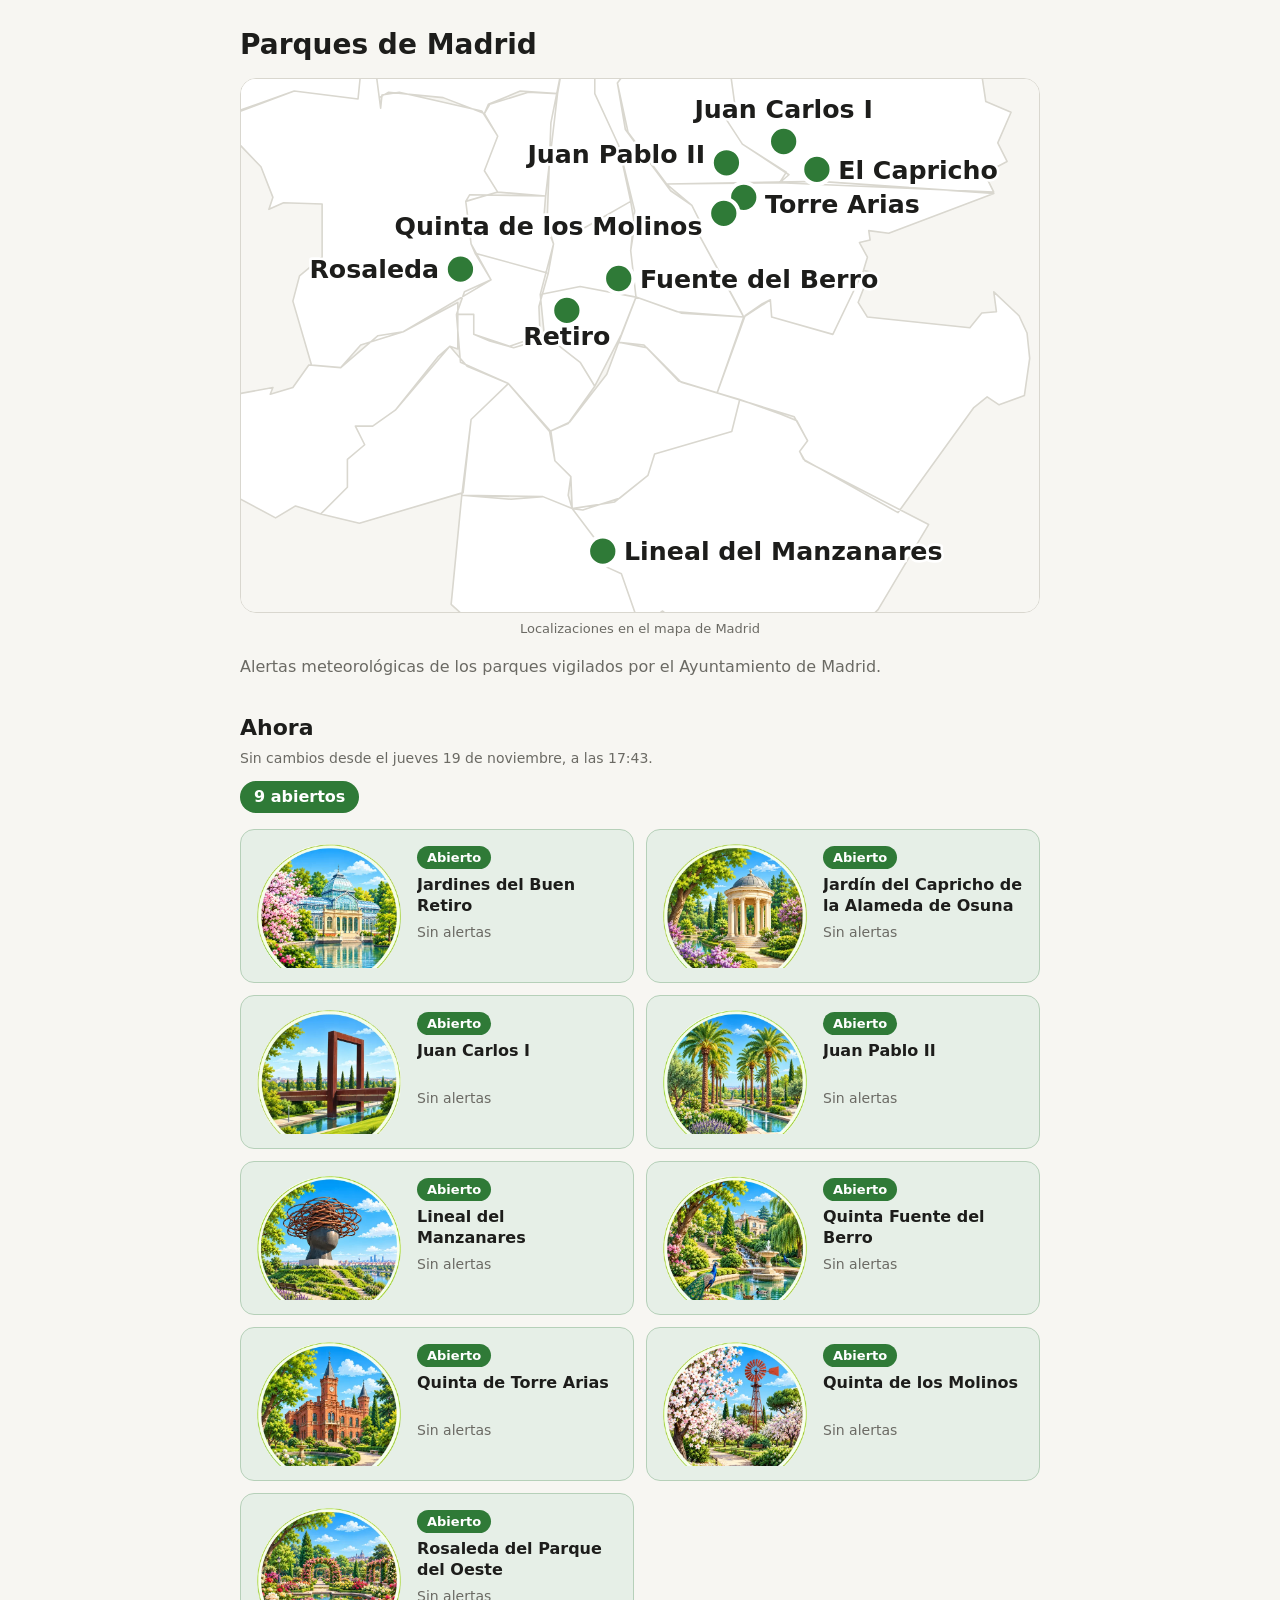
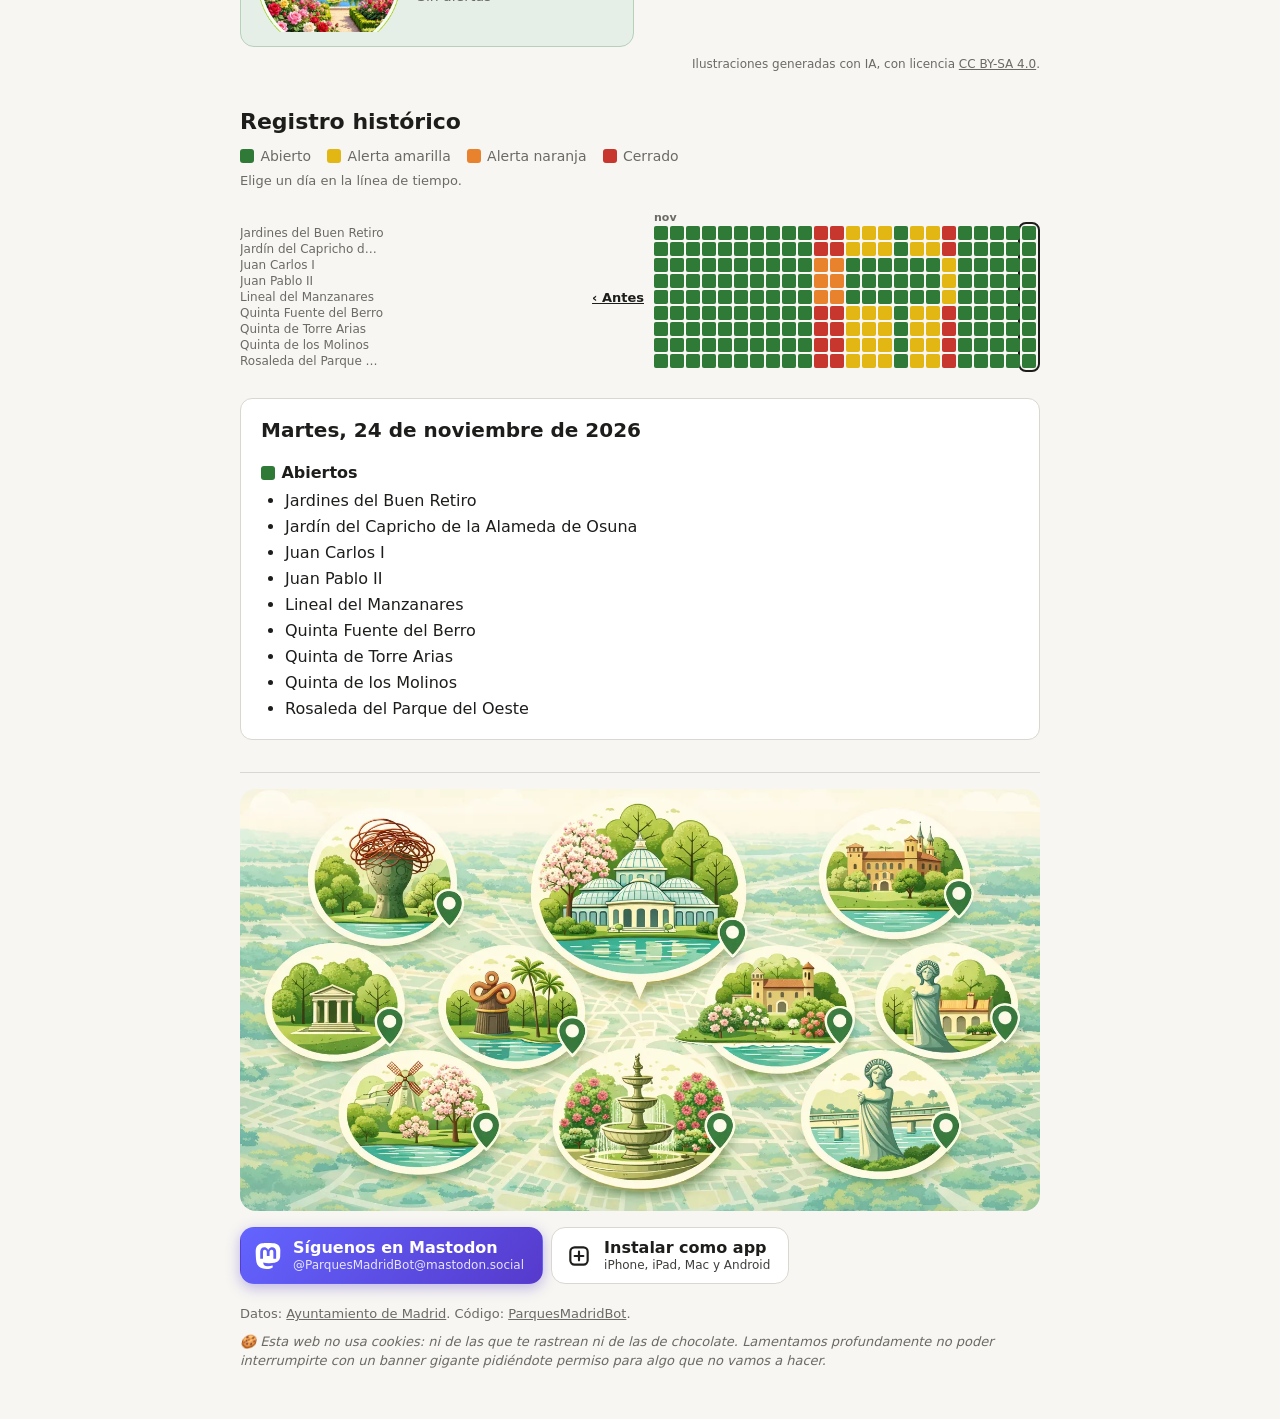
==== website/index.html @ 2651153f "Update park state 2026-11-24T04:13:06Z" ====
<!doctype html>
<html lang="es">
<head>
<meta charset="utf-8">
<meta name="viewport" content="width=device-width, initial-scale=1, viewport-fit=cover">
<title>Parques de Madrid</title>
<meta name="description" content="Estado de las alertas meteorológicas de los parques de Madrid, día a día.">
<meta name="theme-color" content="#f7f6f2" media="(prefers-color-scheme: light)">
<meta name="theme-color" content="#161614" media="(prefers-color-scheme: dark)">
<meta name="apple-mobile-web-app-title" content="Parques">
<meta name="mobile-web-app-capable" content="yes">
<link rel="me" href="https://mastodon.social/@ParquesMadridBot">
<link rel="manifest" href="manifest.webmanifest">
<link rel="apple-touch-icon" href="apple-touch-icon.png">
<link rel="icon" href="icon-192.png" type="image/png">
<link rel="stylesheet" href="style.css">
<style>
body:has(#d-2026-11-24:checked) #p-2026-11-24{display:block}
body:has(#d-2026-11-23:checked) #p-2026-11-23{display:block}
body:has(#d-2026-11-22:checked) #p-2026-11-22{display:block}
body:has(#d-2026-11-21:checked) #p-2026-11-21{display:block}
body:has(#d-2026-11-20:checked) #p-2026-11-20{display:block}
body:has(#d-2026-11-19:checked) #p-2026-11-19{display:block}
body:has(#d-2026-11-18:checked) #p-2026-11-18{display:block}
body:has(#d-2026-11-17:checked) #p-2026-11-17{display:block}
body:has(#d-2026-11-16:checked) #p-2026-11-16{display:block}
body:has(#d-2026-11-15:checked) #p-2026-11-15{display:block}
body:has(#d-2026-11-14:checked) #p-2026-11-14{display:block}
body:has(#d-2026-11-13:checked) #p-2026-11-13{display:block}
body:has(#d-2026-11-12:checked) #p-2026-11-12{display:block}
body:has(#d-2026-11-11:checked) #p-2026-11-11{display:block}
body:has(#d-2026-11-10:checked) #p-2026-11-10{display:block}
body:has(#d-2026-11-09:checked) #p-2026-11-09{display:block}
body:has(#d-2026-11-08:checked) #p-2026-11-08{display:block}
body:has(#d-2026-11-07:checked) #p-2026-11-07{display:block}
body:has(#d-2026-11-06:checked) #p-2026-11-06{display:block}
body:has(#d-2026-11-05:checked) #p-2026-11-05{display:block}
body:has(#d-2026-11-04:checked) #p-2026-11-04{display:block}
body:has(#d-2026-11-03:checked) #p-2026-11-03{display:block}
body:has(#d-2026-11-02:checked) #p-2026-11-02{display:block}
body:has(#d-2026-11-01:checked) #p-2026-11-01{display:block}
</style>
</head>
<body>
<header>
<h1>Parques de Madrid</h1>
<figure class="map-figure">
<svg class="map" viewBox="0 0 600 401" role="group" aria-label="Mapa de los parques">
<rect class="outside" width="100%" height="100%"/><path class="districts" d="M203 316L166 313L158 395L180 415L184 427L219 431L225 437L254 419L274 423L287 412L300 412L286 372L275 367L274 356L249 323L227 314L203 316ZM406 252L375 241L369 265L311 282L306 298L281 318L249 323L274 356L275 367L286 372L300 412L317 400L357 435L379 439L397 453L425 459L467 454L471 451L455 449L452 441L458 419L479 399L517 335L424 287L420 280L426 272L418 257L406 252ZM170 216L157 201L116 249L99 261L86 261L93 275L80 286L80 307L60 327L89 334L167 311L173 256L201 229L170 216ZM246 313L248 299L236 287L233 265L201 229L173 256L166 313L227 314L249 323L246 313ZM257 324L285 315L306 298L311 282L369 265L375 241L331 228L305 202L284 198L275 222L247 258L232 265L236 287L248 299L249 323L257 324ZM163 184L163 168L122 190L103 193L75 217L51 215L39 232L22 237L24 232L-9 238L-43 225L-72 226L-22 316L-15 308L26 330L41 321L60 327L80 307L80 286L93 275L86 261L99 261L116 249L148 209L157 201L163 203L163 184ZM202 201L175 192L175 177L162 177L165 213L201 229L232 265L246 259L266 231L255 213L228 192L202 201ZM471 179L464 168L473 145L468 144L445 192L399 179L398 166L392 169L379 178L358 236L416 254L426 272L420 280L423 286L494 326L551 247L561 239L570 245L589 238L593 210L591 191L585 178L566 160L568 175L557 176L548 187L471 179ZM331 176L297 164L284 198L303 200L329 227L358 236L378 179L331 176ZM286 192L297 164L255 156L225 162L228 192L255 213L266 231L286 192ZM225 196L224 171L231 146L176 131L188 151L168 160L162 177L175 177L175 192L187 197L205 202L225 196ZM375 173L341 111L346 109L339 95L323 84L289 38L283 3L296 -14L266 -17L266 11L284 50L296 99L293 129L297 164L328 175L378 179L375 173ZM435 77L320 79L339 95L346 109L341 111L378 179L398 166L399 179L445 192L468 144L471 134L465 123L473 121L472 114L487 116L566 86L435 77ZM-2 24L-77 -4L-81 28L-72 38L-61 32L-9 41L15 66L24 89L21 98L32 93L61 94L61 134L44 148L39 167L53 215L75 217L90 200L122 190L188 151L173 124L169 92L193 85L183 69L193 43L181 24L119 10L106 12L105 22L102 -1L90 -5L88 15L40 9L-2 24ZM296 110L293 92L258 112L230 111L235 124L225 162L255 156L297 164L293 129L296 110ZM229 88L172 87L169 92L173 124L176 131L231 146L235 124L228 101L229 88ZM266 -12L266 -17L242 -12L233 33L230 111L258 112L293 92L284 50L266 11L266 -12ZM216 10L187 19L183 26L193 43L183 69L193 85L229 88L238 11L216 10ZM501 -92L480 -95L435 -65L417 -65L417 -19L388 -19L383 -12L367 -12L371 17L370 26L362 26L377 49L410 70L405 78L566 85L559 71L576 62L569 48L579 25L560 17L554 -23L545 -29L544 -45L521 -58L515 -70L517 -92L501 -92ZM311 -92L300 -93L297 -70L267 -29L266 -17L296 -14L283 3L291 40L320 79L405 78L412 72L377 49L362 26L370 26L371 17L367 -12L383 -12L388 -19L417 -19L417 -65L389 -91L351 -82L327 -83L311 -92ZM327 -443L304 -457L291 -447L277 -417L280 -392L237 -356L218 -309L199 -290L167 -288L132 -299L125 -311L46 -342L-7 -334L-1 -354L-20 -365L-27 -360L-13 -337L-30 -325L-58 -323L-79 -314L-91 -316L-116 -304L-142 -316L-160 -310L-176 -297L-176 -280L-187 -257L-176 -237L-179 -229L-155 -220L-133 -157L-113 -128L-115 -120L-108 -110L-114 -94L-111 -88L-78 -77L-83 -59L-72 -45L-70 -27L-77 -4L-0 24L40 9L88 15L90 -5L102 -1L105 22L104 14L111 10L152 14L183 26L186 19L210 9L238 11L242 -12L266 -17L270 -37L297 -71L300 -93L289 -116L282 -119L282 -129L259 -136L275 -156L249 -199L233 -256L230 -252L207 -278L228 -283L287 -316L303 -307L315 -275L368 -264L408 -296L417 -312L410 -328L387 -342L383 -369L373 -381L361 -386L359 -413L344 -439L327 -443Z"/>
<a href="#c-retiro" aria-label="Retiro: abierto"><title>Retiro: abierto</title><circle class="l1" cx="245" cy="174" r="11"/><text x="245" y="200" text-anchor="middle">Retiro</text></a>
<a href="#c-capricho" aria-label="El Capricho: abierto"><title>El Capricho: abierto</title><circle class="l1" cx="433" cy="68" r="11"/><text x="449" y="75" text-anchor="start">El Capricho</text></a>
<a href="#c-juan-carlos-i" aria-label="Juan Carlos I: abierto"><title>Juan Carlos I: abierto</title><circle class="l1" cx="408" cy="47" r="11"/><text x="408" y="29" text-anchor="middle">Juan Carlos I</text></a>
<a href="#c-juan-pablo-ii" aria-label="Juan Pablo II: abierto"><title>Juan Pablo II: abierto</title><circle class="l1" cx="365" cy="63" r="11"/><text x="349" y="63" text-anchor="end">Juan Pablo II</text></a>
<a href="#c-lineal-manzanares" aria-label="Lineal del Manzanares: abierto"><title>Lineal del Manzanares: abierto</title><circle class="l1" cx="272" cy="355" r="11"/><text x="288" y="362" text-anchor="start">Lineal del Manzanares</text></a>
<a href="#c-fuente-del-berro" aria-label="Fuente del Berro: abierto"><title>Fuente del Berro: abierto</title><circle class="l1" cx="284" cy="150" r="11"/><text x="300" y="157" text-anchor="start">Fuente del Berro</text></a>
<a href="#c-torre-arias" aria-label="Torre Arias: abierto"><title>Torre Arias: abierto</title><circle class="l1" cx="378" cy="89" r="11"/><text x="394" y="101" text-anchor="start">Torre Arias</text></a>
<a href="#c-quinta-molinos" aria-label="Quinta de los Molinos: abierto"><title>Quinta de los Molinos: abierto</title><circle class="l1" cx="363" cy="101" r="11"/><text x="347" y="117" text-anchor="end">Quinta de los Molinos</text></a>
<a href="#c-rosaleda" aria-label="Rosaleda: abierto"><title>Rosaleda: abierto</title><circle class="l1" cx="165" cy="143" r="11"/><text x="149" y="150" text-anchor="end">Rosaleda</text></a>
</svg>
<figcaption>Localizaciones en el mapa de Madrid</figcaption>
</figure>
<p>Alertas meteorológicas de los parques vigilados por el Ayuntamiento de Madrid.</p>
</header>
<div id="instalar" popover>
<h2>Instálala como app</h2>
<ol>
<li><b>iPhone y iPad (Safari):</b> pulsa <svg class="inline-icon" viewBox="0 0 24 24" aria-hidden="true" fill="none" stroke="currentColor" stroke-width="2" stroke-linecap="round" stroke-linejoin="round"><path d="M12 3v12M8 7l4-4 4 4"/><path d="M8 10H6.5A1.5 1.5 0 0 0 5 11.5v8A1.5 1.5 0 0 0 6.5 21h11a1.5 1.5 0 0 0 1.5-1.5v-8A1.5 1.5 0 0 0 17.5 10H16"/></svg> <b>Compartir</b> y luego <b>Añadir a pantalla de inicio</b>.</li>
<li><b>Mac (Safari):</b> menú <b>Archivo → Añadir al Dock</b>.</li>
<li><b>Android (Chrome):</b> menú ⋮ → <b>Instalar aplicación</b>.</li>
</ol>
<p>Sin tienda, sin cuenta y sin permisos: es esta misma web, a pantalla completa y con su icono.</p>
<button class="btn install" popovertarget="instalar" popovertargetaction="hide">Entendido</button>
</div>
<section class="now" aria-labelledby="now-title">
<h2 id="now-title">Ahora</h2>
<p class="note">Sin cambios desde el jueves 19 de noviembre, a las 17:43.</p>
<p class="summary"><span class="chip l1">9 abiertos</span></p>
<ul class="cards">
<li class="card l1"><img class="photo" src="parks/retiro.webp" alt="" width="144" height="125"><div class="text"><span class="chip l1">Abierto</span><span class="name" id="c-retiro" title="Jardines del Buen Retiro">Jardines del Buen Retiro</span><span class="when"><span>Sin alertas</span></span></div></li>
<li class="card l1"><img class="photo" src="parks/capricho.webp" alt="" width="144" height="125"><div class="text"><span class="chip l1">Abierto</span><span class="name" id="c-capricho" title="Jardín del Capricho de la Alameda de Osuna">Jardín del Capricho de la Alameda de Osuna</span><span class="when"><span>Sin alertas</span></span></div></li>
<li class="card l1"><img class="photo" src="parks/juan-carlos-i.webp" alt="" width="144" height="125"><div class="text"><span class="chip l1">Abierto</span><span class="name" id="c-juan-carlos-i" title="Juan Carlos I">Juan Carlos I</span><span class="when"><span>Sin alertas</span></span></div></li>
<li class="card l1"><img class="photo" src="parks/juan-pablo-ii.webp" alt="" width="144" height="125"><div class="text"><span class="chip l1">Abierto</span><span class="name" id="c-juan-pablo-ii" title="Juan Pablo II">Juan Pablo II</span><span class="when"><span>Sin alertas</span></span></div></li>
<li class="card l1"><img class="photo" src="parks/lineal-manzanares.webp" alt="" width="144" height="125"><div class="text"><span class="chip l1">Abierto</span><span class="name" id="c-lineal-manzanares" title="Lineal del Manzanares">Lineal del Manzanares</span><span class="when"><span>Sin alertas</span></span></div></li>
<li class="card l1"><img class="photo" src="parks/fuente-del-berro.webp" alt="" width="144" height="125"><div class="text"><span class="chip l1">Abierto</span><span class="name" id="c-fuente-del-berro" title="Quinta Fuente del Berro">Quinta Fuente del Berro</span><span class="when"><span>Sin alertas</span></span></div></li>
<li class="card l1"><img class="photo" src="parks/torre-arias.webp" alt="" width="144" height="125"><div class="text"><span class="chip l1">Abierto</span><span class="name" id="c-torre-arias" title="Quinta de Torre Arias">Quinta de Torre Arias</span><span class="when"><span>Sin alertas</span></span></div></li>
<li class="card l1"><img class="photo" src="parks/quinta-molinos.webp" alt="" width="144" height="125"><div class="text"><span class="chip l1">Abierto</span><span class="name" id="c-quinta-molinos" title="Quinta de los Molinos">Quinta de los Molinos</span><span class="when"><span>Sin alertas</span></span></div></li>
<li class="card l1"><img class="photo" src="parks/rosaleda.webp" alt="" width="144" height="125"><div class="text"><span class="chip l1">Abierto</span><span class="name" id="c-rosaleda" title="Rosaleda del Parque del Oeste">Rosaleda del Parque del Oeste</span><span class="when"><span>Sin alertas</span></span></div></li>
</ul>
<p class="credit">Ilustraciones generadas con IA, con licencia <a href="https://github.com/kikeenrique/ParquesMadridBot/blob/main/resources/parks/LICENSE.md" rel="license">CC BY-SA 4.0</a>.</p>
</section>
<section class="history" aria-labelledby="history-title">
<h2 id="history-title">Registro histórico</h2>
<p class="legend"><span><i class="l1"></i>Abierto</span><span><i class="l3"></i>Alerta amarilla</span><span><i class="l4"></i>Alerta naranja</span><span><i class="l5"></i>Cerrado</span></p>
<p class="hint">Elige un día en la línea de tiempo.</p>
</section>
<main class="viewer">
<ol class="names" aria-hidden="true"><li>Jardines del Buen Retiro</li><li>Jardín del Capricho de la Alameda de Osuna</li><li>Juan Carlos I</li><li>Juan Pablo II</li><li>Lineal del Manzanares</li><li>Quinta Fuente del Berro</li><li>Quinta de Torre Arias</li><li>Quinta de los Molinos</li><li>Rosaleda del Parque del Oeste</li></ol>
<div class="timeline" role="radiogroup" aria-label="Día">
<input type="radio" name="dia" id="d-2026-11-24" checked><label for="d-2026-11-24" title="martes, 24 de noviembre de 2026"><span class="vh">24 nov</span><i></i><i></i><i></i><i></i><i></i><i></i><i></i><i></i><i></i></label>
<input type="radio" name="dia" id="d-2026-11-23"><label for="d-2026-11-23" title="lunes, 23 de noviembre de 2026"><span class="vh">23 nov</span><i></i><i></i><i></i><i></i><i></i><i></i><i></i><i></i><i></i></label>
<input type="radio" name="dia" id="d-2026-11-22"><label for="d-2026-11-22" title="domingo, 22 de noviembre de 2026"><span class="vh">22 nov</span><i></i><i></i><i></i><i></i><i></i><i></i><i></i><i></i><i></i></label>
<input type="radio" name="dia" id="d-2026-11-21"><label for="d-2026-11-21" title="sábado, 21 de noviembre de 2026"><span class="vh">21 nov</span><i></i><i></i><i></i><i></i><i></i><i></i><i></i><i></i><i></i></label>
<input type="radio" name="dia" id="d-2026-11-20"><label for="d-2026-11-20" title="viernes, 20 de noviembre de 2026"><span class="vh">20 nov</span><i></i><i></i><i></i><i></i><i></i><i></i><i></i><i></i><i></i></label>
<input type="radio" name="dia" id="d-2026-11-19"><label for="d-2026-11-19" title="jueves, 19 de noviembre de 2026"><span class="vh">19 nov</span><i class="l5"></i><i class="l5"></i><i class="l3"></i><i class="l3"></i><i class="l3"></i><i class="l5"></i><i class="l5"></i><i class="l5"></i><i class="l5"></i></label>
<input type="radio" name="dia" id="d-2026-11-18"><label for="d-2026-11-18" title="miércoles, 18 de noviembre de 2026"><span class="vh">18 nov</span><i class="l3"></i><i class="l3"></i><i></i><i></i><i></i><i class="l3"></i><i class="l3"></i><i class="l3"></i><i class="l3"></i></label>
<input type="radio" name="dia" id="d-2026-11-17"><label for="d-2026-11-17" title="martes, 17 de noviembre de 2026"><span class="vh">17 nov</span><i class="l3"></i><i class="l3"></i><i></i><i></i><i></i><i class="l3"></i><i class="l3"></i><i class="l3"></i><i class="l3"></i></label>
<input type="radio" name="dia" id="d-2026-11-16"><label for="d-2026-11-16" title="lunes, 16 de noviembre de 2026"><span class="vh">16 nov</span><i></i><i></i><i></i><i></i><i></i><i></i><i></i><i></i><i></i></label>
<input type="radio" name="dia" id="d-2026-11-15"><label for="d-2026-11-15" title="domingo, 15 de noviembre de 2026"><span class="vh">15 nov</span><i class="l3"></i><i class="l3"></i><i></i><i></i><i></i><i class="l3"></i><i class="l3"></i><i class="l3"></i><i class="l3"></i></label>
<input type="radio" name="dia" id="d-2026-11-14"><label for="d-2026-11-14" title="sábado, 14 de noviembre de 2026"><span class="vh">14 nov</span><i class="l3"></i><i class="l3"></i><i></i><i></i><i></i><i class="l3"></i><i class="l3"></i><i class="l3"></i><i class="l3"></i></label>
<input type="radio" name="dia" id="d-2026-11-13"><label for="d-2026-11-13" title="viernes, 13 de noviembre de 2026"><span class="vh">13 nov</span><i class="l3"></i><i class="l3"></i><i></i><i></i><i></i><i class="l3"></i><i class="l3"></i><i class="l3"></i><i class="l3"></i></label>
<input type="radio" name="dia" id="d-2026-11-12"><label for="d-2026-11-12" title="jueves, 12 de noviembre de 2026"><span class="vh">12 nov</span><i class="l5"></i><i class="l5"></i><i class="l4"></i><i class="l4"></i><i class="l4"></i><i class="l5"></i><i class="l5"></i><i class="l5"></i><i class="l5"></i></label>
<input type="radio" name="dia" id="d-2026-11-11"><label for="d-2026-11-11" title="miércoles, 11 de noviembre de 2026"><span class="vh">11 nov</span><i class="l5"></i><i class="l5"></i><i class="l4"></i><i class="l4"></i><i class="l4"></i><i class="l5"></i><i class="l5"></i><i class="l5"></i><i class="l5"></i></label>
<input type="radio" name="dia" id="d-2026-11-10"><label for="d-2026-11-10" title="martes, 10 de noviembre de 2026"><span class="vh">10 nov</span><i></i><i></i><i></i><i></i><i></i><i></i><i></i><i></i><i></i></label>
<input type="radio" name="dia" id="d-2026-11-09"><label for="d-2026-11-09" title="lunes, 9 de noviembre de 2026"><span class="vh">9 nov</span><i></i><i></i><i></i><i></i><i></i><i></i><i></i><i></i><i></i></label>
<input type="radio" name="dia" id="d-2026-11-08"><label for="d-2026-11-08" title="domingo, 8 de noviembre de 2026"><span class="vh">8 nov</span><i></i><i></i><i></i><i></i><i></i><i></i><i></i><i></i><i></i></label>
<input type="radio" name="dia" id="d-2026-11-07"><label for="d-2026-11-07" title="sábado, 7 de noviembre de 2026"><span class="vh">7 nov</span><i></i><i></i><i></i><i></i><i></i><i></i><i></i><i></i><i></i></label>
<input type="radio" name="dia" id="d-2026-11-06"><label for="d-2026-11-06" title="viernes, 6 de noviembre de 2026"><span class="vh">6 nov</span><i></i><i></i><i></i><i></i><i></i><i></i><i></i><i></i><i></i></label>
<input type="radio" name="dia" id="d-2026-11-05"><label for="d-2026-11-05" title="jueves, 5 de noviembre de 2026"><span class="vh">5 nov</span><i></i><i></i><i></i><i></i><i></i><i></i><i></i><i></i><i></i></label>
<input type="radio" name="dia" id="d-2026-11-04"><label for="d-2026-11-04" title="miércoles, 4 de noviembre de 2026"><span class="vh">4 nov</span><i></i><i></i><i></i><i></i><i></i><i></i><i></i><i></i><i></i></label>
<input type="radio" name="dia" id="d-2026-11-03"><label for="d-2026-11-03" title="martes, 3 de noviembre de 2026"><span class="vh">3 nov</span><i></i><i></i><i></i><i></i><i></i><i></i><i></i><i></i><i></i></label>
<input type="radio" name="dia" id="d-2026-11-02"><label for="d-2026-11-02" title="lunes, 2 de noviembre de 2026"><span class="vh">2 nov</span><i></i><i></i><i></i><i></i><i></i><i></i><i></i><i></i><i></i></label>
<input type="radio" name="dia" id="d-2026-11-01"><label for="d-2026-11-01" title="domingo, 1 de noviembre de 2026"><b>nov</b><span class="vh">1 nov</span><i></i><i></i><i></i><i></i><i></i><i></i><i></i><i></i><i></i></label>
<a class="more" href="historico/2026-2.html" title="julio–octubre de 2026">‹ Antes</a>
</div>
</main>
<section class="day panel" id="p-2026-11-24">
<h2>Martes, 24 de noviembre de 2026</h2>

<h3><i class="l1"></i>Abiertos</h3><ul><li>Jardines del Buen Retiro</li><li>Jardín del Capricho de la Alameda de Osuna</li><li>Juan Carlos I</li><li>Juan Pablo II</li><li>Lineal del Manzanares</li><li>Quinta Fuente del Berro</li><li>Quinta de Torre Arias</li><li>Quinta de los Molinos</li><li>Rosaleda del Parque del Oeste</li></ul>
</section>
<section class="day panel" id="p-2026-11-23">
<h2>Lunes, 23 de noviembre de 2026</h2>
<p class="note">Estado al final del día.</p>
<h3><i class="l1"></i>Abiertos</h3><ul><li>Jardines del Buen Retiro</li><li>Jardín del Capricho de la Alameda de Osuna</li><li>Juan Carlos I</li><li>Juan Pablo II</li><li>Lineal del Manzanares</li><li>Quinta Fuente del Berro</li><li>Quinta de Torre Arias</li><li>Quinta de los Molinos</li><li>Rosaleda del Parque del Oeste</li></ul>
</section>
<section class="day panel" id="p-2026-11-22">
<h2>Domingo, 22 de noviembre de 2026</h2>
<p class="note">Estado al final del día.</p>
<h3><i class="l1"></i>Abiertos</h3><ul><li>Jardines del Buen Retiro</li><li>Jardín del Capricho de la Alameda de Osuna</li><li>Juan Carlos I</li><li>Juan Pablo II</li><li>Lineal del Manzanares</li><li>Quinta Fuente del Berro</li><li>Quinta de Torre Arias</li><li>Quinta de los Molinos</li><li>Rosaleda del Parque del Oeste</li></ul>
</section>
<section class="day panel" id="p-2026-11-21">
<h2>Sábado, 21 de noviembre de 2026</h2>
<p class="note">Estado al final del día.</p>
<h3><i class="l1"></i>Abiertos</h3><ul><li>Jardines del Buen Retiro</li><li>Jardín del Capricho de la Alameda de Osuna</li><li>Juan Carlos I</li><li>Juan Pablo II</li><li>Lineal del Manzanares</li><li>Quinta Fuente del Berro</li><li>Quinta de Torre Arias</li><li>Quinta de los Molinos</li><li>Rosaleda del Parque del Oeste</li></ul>
</section>
<section class="day panel" id="p-2026-11-20">
<h2>Viernes, 20 de noviembre de 2026</h2>
<p class="note">Estado al final del día.</p>
<h3><i class="l1"></i>Abiertos</h3><ul><li>Jardines del Buen Retiro</li><li>Jardín del Capricho de la Alameda de Osuna</li><li>Juan Carlos I</li><li>Juan Pablo II</li><li>Lineal del Manzanares</li><li>Quinta Fuente del Berro</li><li>Quinta de Torre Arias</li><li>Quinta de los Molinos</li><li>Rosaleda del Parque del Oeste</li></ul>
</section>
<section class="day panel" id="p-2026-11-19">
<h2>Jueves, 19 de noviembre de 2026</h2>
<p class="note">Estado al final del día.</p>
<h3><i class="l1"></i>Abiertos</h3><ul><li>Jardines del Buen Retiro<br><small>abierto → cerrado (00:59) → abierto (17:43)</small></li><li>Jardín del Capricho de la Alameda de Osuna<br><small>abierto → cerrado (00:59) → abierto (17:43)</small></li><li>Juan Carlos I<br><small>abierto → alerta amarilla (00:59) → abierto (08:10)</small></li><li>Juan Pablo II<br><small>abierto → alerta amarilla (00:59) → abierto (08:10)</small></li><li>Lineal del Manzanares<br><small>abierto → alerta amarilla (00:59) → abierto (08:10)</small></li><li>Quinta Fuente del Berro<br><small>abierto → cerrado (00:59) → abierto (17:43)</small></li><li>Quinta de Torre Arias<br><small>abierto → cerrado (00:59) → abierto (17:43)</small></li><li>Quinta de los Molinos<br><small>abierto → cerrado (00:59) → abierto (17:43)</small></li><li>Rosaleda del Parque del Oeste<br><small>abierto → cerrado (00:59) → abierto (17:43)</small></li></ul>
</section>
<section class="day panel" id="p-2026-11-18">
<h2>Miércoles, 18 de noviembre de 2026</h2>
<p class="note">Estado al final del día.</p>
<h3><i class="l1"></i>Abiertos</h3><ul><li>Jardines del Buen Retiro<br><small>alerta amarilla → abierto (09:56)</small></li><li>Jardín del Capricho de la Alameda de Osuna<br><small>alerta amarilla → abierto (09:56)</small></li><li>Juan Carlos I</li><li>Juan Pablo II</li><li>Lineal del Manzanares</li><li>Quinta Fuente del Berro<br><small>alerta amarilla → abierto (09:56)</small></li><li>Quinta de Torre Arias<br><small>alerta amarilla → abierto (09:56)</small></li><li>Quinta de los Molinos<br><small>alerta amarilla → abierto (09:56)</small></li><li>Rosaleda del Parque del Oeste<br><small>alerta amarilla → abierto (09:56)</small></li></ul>
</section>
<section class="day panel" id="p-2026-11-17">
<h2>Martes, 17 de noviembre de 2026</h2>
<p class="note">Estado al final del día.</p>
<h3><i class="l1"></i>Abiertos</h3><ul><li>Juan Carlos I</li><li>Juan Pablo II</li><li>Lineal del Manzanares</li></ul>
<h3><i class="l3"></i>Alerta amarilla</h3><ul><li>Jardines del Buen Retiro <span class="horario">15:00–00:00</span><br><small>abierto → alerta amarilla (19:26)</small></li><li>Jardín del Capricho de la Alameda de Osuna <span class="horario">15:00–00:00</span><br><small>abierto → alerta amarilla (19:26)</small></li><li>Quinta Fuente del Berro <span class="horario">15:00–00:00</span><br><small>abierto → alerta amarilla (19:26)</small></li><li>Quinta de Torre Arias <span class="horario">15:00–00:00</span><br><small>abierto → alerta amarilla (19:26)</small></li><li>Quinta de los Molinos <span class="horario">15:00–00:00</span><br><small>abierto → alerta amarilla (19:26)</small></li><li>Rosaleda del Parque del Oeste <span class="horario">15:00–00:00</span><br><small>abierto → alerta amarilla (19:26)</small></li></ul>
</section>
<section class="day panel" id="p-2026-11-16">
<h2>Lunes, 16 de noviembre de 2026</h2>
<p class="note">Estado al final del día.</p>
<h3><i class="l1"></i>Abiertos</h3><ul><li>Jardines del Buen Retiro</li><li>Jardín del Capricho de la Alameda de Osuna</li><li>Juan Carlos I</li><li>Juan Pablo II</li><li>Lineal del Manzanares</li><li>Quinta Fuente del Berro</li><li>Quinta de Torre Arias</li><li>Quinta de los Molinos</li><li>Rosaleda del Parque del Oeste</li></ul>
</section>
<section class="day panel" id="p-2026-11-15">
<h2>Domingo, 15 de noviembre de 2026</h2>
<p class="note">Estado al final del día.</p>
<h3><i class="l1"></i>Abiertos</h3><ul><li>Jardines del Buen Retiro<br><small>abierto → alerta amarilla (15:40) → abierto (21:12)</small></li><li>Jardín del Capricho de la Alameda de Osuna<br><small>abierto → alerta amarilla (15:40) → abierto (21:12)</small></li><li>Juan Carlos I</li><li>Juan Pablo II</li><li>Lineal del Manzanares</li><li>Quinta Fuente del Berro<br><small>abierto → alerta amarilla (15:40) → abierto (21:12)</small></li><li>Quinta de Torre Arias<br><small>abierto → alerta amarilla (15:40) → abierto (21:12)</small></li><li>Quinta de los Molinos<br><small>abierto → alerta amarilla (15:40) → abierto (21:12)</small></li><li>Rosaleda del Parque del Oeste<br><small>abierto → alerta amarilla (15:40) → abierto (21:12)</small></li></ul>
</section>
<section class="day panel" id="p-2026-11-14">
<h2>Sábado, 14 de noviembre de 2026</h2>
<p class="note">Estado al final del día.</p>
<h3><i class="l1"></i>Abiertos</h3><ul><li>Jardines del Buen Retiro<br><small>abierto → alerta amarilla (16:38) → abierto (21:29)</small></li><li>Jardín del Capricho de la Alameda de Osuna<br><small>abierto → alerta amarilla (16:38) → abierto (21:29)</small></li><li>Juan Carlos I</li><li>Juan Pablo II</li><li>Lineal del Manzanares</li><li>Quinta Fuente del Berro<br><small>abierto → alerta amarilla (16:38) → abierto (21:29)</small></li><li>Quinta de Torre Arias<br><small>abierto → alerta amarilla (16:38) → abierto (21:29)</small></li><li>Quinta de los Molinos<br><small>abierto → alerta amarilla (16:38) → abierto (21:29)</small></li><li>Rosaleda del Parque del Oeste<br><small>abierto → alerta amarilla (16:38) → abierto (21:29)</small></li></ul>
</section>
<section class="day panel" id="p-2026-11-13">
<h2>Viernes, 13 de noviembre de 2026</h2>
<p class="note">Estado al final del día.</p>
<h3><i class="l1"></i>Abiertos</h3><ul><li>Jardines del Buen Retiro<br><small>alerta amarilla → abierto (08:41)</small></li><li>Jardín del Capricho de la Alameda de Osuna<br><small>alerta amarilla → abierto (08:41)</small></li><li>Juan Carlos I</li><li>Juan Pablo II</li><li>Lineal del Manzanares</li><li>Quinta Fuente del Berro<br><small>alerta amarilla → abierto (08:41)</small></li><li>Quinta de Torre Arias<br><small>alerta amarilla → abierto (08:41)</small></li><li>Quinta de los Molinos<br><small>alerta amarilla → abierto (08:41)</small></li><li>Rosaleda del Parque del Oeste<br><small>alerta amarilla → abierto (08:41)</small></li></ul>
</section>
<section class="day panel" id="p-2026-11-12">
<h2>Jueves, 12 de noviembre de 2026</h2>
<p class="note">Estado al final del día.</p>
<h3><i class="l1"></i>Abiertos</h3><ul><li>Juan Carlos I<br><small>alerta naranja → abierto (12:41)</small></li><li>Juan Pablo II<br><small>alerta naranja → abierto (12:41)</small></li><li>Lineal del Manzanares<br><small>alerta naranja → abierto (12:41)</small></li></ul>
<h3><i class="l3"></i>Alerta amarilla</h3><ul><li>Jardines del Buen Retiro <span class="horario">00:60–21:00</span><br><small>cerrado → alerta amarilla (12:41)</small></li><li>Jardín del Capricho de la Alameda de Osuna <span class="horario">00:60–21:00</span><br><small>cerrado → alerta amarilla (12:41)</small></li><li>Quinta Fuente del Berro <span class="horario">00:60–21:00</span><br><small>cerrado → alerta amarilla (12:41)</small></li><li>Quinta de Torre Arias <span class="horario">00:60–21:00</span><br><small>cerrado → alerta amarilla (12:41)</small></li><li>Quinta de los Molinos <span class="horario">00:60–21:00</span><br><small>cerrado → alerta amarilla (12:41)</small></li><li>Rosaleda del Parque del Oeste <span class="horario">00:60–21:00</span><br><small>cerrado → alerta amarilla (12:41)</small></li></ul>
</section>
<section class="day panel" id="p-2026-11-11">
<h2>Miércoles, 11 de noviembre de 2026</h2>
<p class="note">Estado al final del día.</p>
<h3><i class="l4"></i>Alerta naranja</h3><ul><li>Juan Carlos I <span class="horario">12:00–24:00</span><br><small>abierto → alerta naranja (16:04)</small></li><li>Juan Pablo II <span class="horario">12:00–24:00</span><br><small>abierto → alerta naranja (16:04)</small></li><li>Lineal del Manzanares <span class="horario">12:00–24:00</span><br><small>abierto → alerta naranja (16:04)</small></li></ul>
<h3><i class="l5"></i>Cerrados</h3><ul><li>Jardines del Buen Retiro <span class="horario">12:00–24:00</span><br><small>abierto → cerrado (16:04)</small></li><li>Jardín del Capricho de la Alameda de Osuna <span class="horario">12:00–24:00</span><br><small>abierto → cerrado (16:04)</small></li><li>Quinta Fuente del Berro <span class="horario">12:00–24:00</span><br><small>abierto → cerrado (16:04)</small></li><li>Quinta de Torre Arias <span class="horario">12:00–24:00</span><br><small>abierto → cerrado (16:04)</small></li><li>Quinta de los Molinos <span class="horario">12:00–24:00</span><br><small>abierto → cerrado (16:04)</small></li><li>Rosaleda del Parque del Oeste <span class="horario">12:00–24:00</span><br><small>abierto → cerrado (16:04)</small></li></ul>
</section>
<section class="day panel" id="p-2026-11-10">
<h2>Martes, 10 de noviembre de 2026</h2>
<p class="note">Estado al final del día.</p>
<h3><i class="l1"></i>Abiertos</h3><ul><li>Jardines del Buen Retiro</li><li>Jardín del Capricho de la Alameda de Osuna</li><li>Juan Carlos I</li><li>Juan Pablo II</li><li>Lineal del Manzanares</li><li>Quinta Fuente del Berro</li><li>Quinta de Torre Arias</li><li>Quinta de los Molinos</li><li>Rosaleda del Parque del Oeste</li></ul>
</section>
<section class="day panel" id="p-2026-11-09">
<h2>Lunes, 9 de noviembre de 2026</h2>
<p class="note">Estado al final del día.</p>
<h3><i class="l1"></i>Abiertos</h3><ul><li>Jardines del Buen Retiro</li><li>Jardín del Capricho de la Alameda de Osuna</li><li>Juan Carlos I</li><li>Juan Pablo II</li><li>Lineal del Manzanares</li><li>Quinta Fuente del Berro</li><li>Quinta de Torre Arias</li><li>Quinta de los Molinos</li><li>Rosaleda del Parque del Oeste</li></ul>
</section>
<section class="day panel" id="p-2026-11-08">
<h2>Domingo, 8 de noviembre de 2026</h2>
<p class="note">Estado al final del día.</p>
<h3><i class="l1"></i>Abiertos</h3><ul><li>Jardines del Buen Retiro</li><li>Jardín del Capricho de la Alameda de Osuna</li><li>Juan Carlos I</li><li>Juan Pablo II</li><li>Lineal del Manzanares</li><li>Quinta Fuente del Berro</li><li>Quinta de Torre Arias</li><li>Quinta de los Molinos</li><li>Rosaleda del Parque del Oeste</li></ul>
</section>
<section class="day panel" id="p-2026-11-07">
<h2>Sábado, 7 de noviembre de 2026</h2>
<p class="note">Estado al final del día.</p>
<h3><i class="l1"></i>Abiertos</h3><ul><li>Jardines del Buen Retiro</li><li>Jardín del Capricho de la Alameda de Osuna</li><li>Juan Carlos I</li><li>Juan Pablo II</li><li>Lineal del Manzanares</li><li>Quinta Fuente del Berro</li><li>Quinta de Torre Arias</li><li>Quinta de los Molinos</li><li>Rosaleda del Parque del Oeste</li></ul>
</section>
<section class="day panel" id="p-2026-11-06">
<h2>Viernes, 6 de noviembre de 2026</h2>
<p class="note">Estado al final del día.</p>
<h3><i class="l1"></i>Abiertos</h3><ul><li>Jardines del Buen Retiro</li><li>Jardín del Capricho de la Alameda de Osuna</li><li>Juan Carlos I</li><li>Juan Pablo II</li><li>Lineal del Manzanares</li><li>Quinta Fuente del Berro</li><li>Quinta de Torre Arias</li><li>Quinta de los Molinos</li><li>Rosaleda del Parque del Oeste</li></ul>
</section>
<section class="day panel" id="p-2026-11-05">
<h2>Jueves, 5 de noviembre de 2026</h2>
<p class="note">Estado al final del día.</p>
<h3><i class="l1"></i>Abiertos</h3><ul><li>Jardines del Buen Retiro</li><li>Jardín del Capricho de la Alameda de Osuna</li><li>Juan Carlos I</li><li>Juan Pablo II</li><li>Lineal del Manzanares</li><li>Quinta Fuente del Berro</li><li>Quinta de Torre Arias</li><li>Quinta de los Molinos</li><li>Rosaleda del Parque del Oeste</li></ul>
</section>
<section class="day panel" id="p-2026-11-04">
<h2>Miércoles, 4 de noviembre de 2026</h2>
<p class="note">Estado al final del día.</p>
<h3><i class="l1"></i>Abiertos</h3><ul><li>Jardines del Buen Retiro</li><li>Jardín del Capricho de la Alameda de Osuna</li><li>Juan Carlos I</li><li>Juan Pablo II</li><li>Lineal del Manzanares</li><li>Quinta Fuente del Berro</li><li>Quinta de Torre Arias</li><li>Quinta de los Molinos</li><li>Rosaleda del Parque del Oeste</li></ul>
</section>
<section class="day panel" id="p-2026-11-03">
<h2>Martes, 3 de noviembre de 2026</h2>
<p class="note">Estado al final del día.</p>
<h3><i class="l1"></i>Abiertos</h3><ul><li>Jardines del Buen Retiro</li><li>Jardín del Capricho de la Alameda de Osuna</li><li>Juan Carlos I</li><li>Juan Pablo II</li><li>Lineal del Manzanares</li><li>Quinta Fuente del Berro</li><li>Quinta de Torre Arias</li><li>Quinta de los Molinos</li><li>Rosaleda del Parque del Oeste</li></ul>
</section>
<section class="day panel" id="p-2026-11-02">
<h2>Lunes, 2 de noviembre de 2026</h2>
<p class="note">Estado al final del día.</p>
<h3><i class="l1"></i>Abiertos</h3><ul><li>Jardines del Buen Retiro</li><li>Jardín del Capricho de la Alameda de Osuna</li><li>Juan Carlos I</li><li>Juan Pablo II</li><li>Lineal del Manzanares</li><li>Quinta Fuente del Berro</li><li>Quinta de Torre Arias</li><li>Quinta de los Molinos</li><li>Rosaleda del Parque del Oeste</li></ul>
</section>
<section class="day panel" id="p-2026-11-01">
<h2>Domingo, 1 de noviembre de 2026</h2>
<p class="note">Estado al final del día.</p>
<h3><i class="l1"></i>Abiertos</h3><ul><li>Jardines del Buen Retiro</li><li>Jardín del Capricho de la Alameda de Osuna</li><li>Juan Carlos I</li><li>Juan Pablo II</li><li>Lineal del Manzanares</li><li>Quinta Fuente del Berro</li><li>Quinta de Torre Arias</li><li>Quinta de los Molinos</li><li>Rosaleda del Parque del Oeste</li></ul>
</section>
<footer><img class="banner" src="parques.webp" alt="" width="1536" height="810">
<nav class="actions">
<a class="btn mastodon" rel="me" href="https://mastodon.social/@ParquesMadridBot"><svg viewBox="0 0 24 24" aria-hidden="true"><path fill="currentColor" d="M23.268 5.313c-.35-2.578-2.617-4.61-5.304-5.004C17.51.242 15.792 0 11.813 0h-.03c-3.98 0-4.835.242-5.288.309C3.882.692 1.496 2.518.917 5.127.64 6.412.61 7.837.661 9.143c.074 1.874.088 3.745.26 5.611.118 1.24.325 2.47.62 3.68.55 2.237 2.777 4.098 4.96 4.857 2.336.792 4.849.923 7.256.38.265-.061.527-.132.786-.213.585-.184 1.27-.39 1.774-.753a.057.057 0 0 0 .023-.043v-1.809a.052.052 0 0 0-.02-.041.053.053 0 0 0-.046-.01 20.282 20.282 0 0 1-4.709.545c-2.73 0-3.463-1.284-3.674-1.818a5.593 5.593 0 0 1-.319-1.433.053.053 0 0 1 .066-.054c1.517.363 3.072.546 4.632.546.376 0 .75 0 1.125-.01 1.57-.044 3.224-.124 4.768-.422.038-.008.077-.015.11-.024 2.435-.464 4.753-1.92 4.989-5.604.008-.145.03-1.52.03-1.67.002-.512.167-3.63-.024-5.545zm-3.748 9.195h-2.561V8.29c0-1.309-.55-1.976-1.67-1.976-1.23 0-1.846.79-1.846 2.35v3.403h-2.546V8.663c0-1.56-.617-2.35-1.848-2.35-1.112 0-1.668.668-1.67 1.977v6.218H4.822V8.102c0-1.31.337-2.35 1.011-3.12.696-.77 1.608-1.164 2.74-1.164 1.311 0 2.302.5 2.962 1.498l.638 1.06.638-1.06c.66-.999 1.65-1.498 2.96-1.498 1.13 0 2.043.395 2.74 1.164.675.77 1.012 1.81 1.012 3.12z"/></svg><span>Síguenos en Mastodon<small>@ParquesMadridBot@mastodon.social</small></span></a>
<button class="btn install" popovertarget="instalar"><svg viewBox="0 0 24 24" aria-hidden="true"><g fill="none" stroke="currentColor" stroke-width="2" stroke-linecap="round"><rect x="4" y="4" width="16" height="16" rx="4"/><path d="M12 8v8M8 12h8"/></g></svg><span>Instalar como app<small>iPhone, iPad, Mac y Android</small></span></button>
</nav>
<p>Datos: <a href="https://www.madrid.es/">Ayuntamiento de Madrid</a>. Código: <a href="https://github.com/kikeenrique/ParquesMadridBot">ParquesMadridBot</a>.</p>
<p class="cookies">🍪 Esta web no usa cookies: ni de las que te rastrean ni de las de chocolate. Lamentamos profundamente no poder interrumpirte con un banner gigante pidiéndote permiso para algo que no vamos a hacer.</p></footer>
</body>
</html>
---- website/style.css ----
/* Parques de Madrid — no JavaScript: the checked radio picks the visible day. */

:root {
  color-scheme: light dark;
  --bg: #f7f6f2;
  --fg: #1d1d1b;
  --muted: #6b6a64;
  --line: #d9d7cf;
  --panel: #ffffff;
  --l1: #2f7a37;
  --l3: #e2b714;
  --l4: #e9822d;
  --l5: #c8372d;
  /* Text on a full level-colour fill */
  --on-l1: #ffffff;
  --on-l3: #1d1d1b;
  --on-l4: #1d1d1b;
  --on-l5: #ffffff;
  --cell: 14px;
  --cell-w: 14px; /* day column width; wider on touch screens */
  --gap: 2px;
}

@media (pointer: coarse) {
  :root { --cell-w: 24px; }
}

@media (prefers-color-scheme: dark) {
  :root {
    --bg: #161614;
    --fg: #ecebe6;
    --muted: #a3a29b;
    --line: #34332f;
    --panel: #1f1f1c;
    --l3: #e8c540;
    --l4: #f0954a;
    --l5: #e0544a;
  }
}

* { box-sizing: border-box; }

body {
  margin: 0 auto;
  max-width: 52rem;
  /* Safe areas keep content clear of the notch and home indicator when run as a web app */
  padding: max(1.5rem, env(safe-area-inset-top)) max(16px, env(safe-area-inset-right))
    3rem max(16px, env(safe-area-inset-left));
  background: var(--bg);
  color: var(--fg);
  font: 16px/1.5 system-ui, -apple-system, "Segoe UI", sans-serif;
}

h1 { margin: 0 0 .25rem; font-size: 1.75rem; }
h1 a { text-decoration: none; }
h2 { margin: 2rem 0 .5rem; font-size: 1.375rem; }
header p, .history p { margin: .25rem 0; color: var(--muted); }

/* Header actions: Mastodon and install buttons */
.actions { display: flex; flex-wrap: wrap; gap: .5rem; margin-bottom: 1.25rem; }
.btn {
  display: inline-flex;
  align-items: center;
  gap: .75rem;
  padding: .625rem 1.125rem .625rem .875rem;
  border: 1px solid transparent;
  border-radius: 14px;
  font: inherit;
  font-size: 1rem; /* the footer around the buttons uses smaller text */
  font-weight: 650;
  line-height: 1.25;
  text-align: left;
  text-decoration: none;
  cursor: pointer;
  transition: transform .15s ease, filter .15s ease, border-color .15s ease;
}
.btn:hover { transform: translateY(-1px); }
.btn svg { width: 1.625rem; height: 1.625rem; flex: none; }
.btn small { display: block; font-size: .75rem; font-weight: 400; opacity: .85; }
.mastodon {
  color: #ffffff;
  background: linear-gradient(135deg, #6364ff, #563acc);
  box-shadow: 0 4px 14px rgb(86 58 204 / .35);
}
.mastodon:hover { filter: brightness(1.08); }
.install { color: var(--fg); background: var(--panel); border-color: var(--line); }
.install:hover { border-color: var(--muted); }
/* Already running as an installed app: nothing to install */
@media (display-mode: standalone) {
  .actions .install { display: none; }
}

/* Install instructions, opened by the button without JavaScript */
[popover] {
  width: min(28rem, calc(100vw - 32px));
  padding: 1.25rem 1.5rem;
  border: 1px solid var(--line);
  border-radius: 16px;
  background: var(--panel);
  color: var(--fg);
  box-shadow: 0 16px 48px rgb(0 0 0 / .3);
}
[popover]::backdrop { background: rgb(0 0 0 / .45); }
[popover] h2 { margin: 0 0 .5rem; }
[popover] ol { margin: 0 0 .75rem; padding-left: 1.25rem; }
[popover] li { margin: .5rem 0; }
[popover] p { color: var(--muted); font-size: .9375rem; }
.inline-icon { width: 1.15em; height: 1.15em; vertical-align: -.2em; }

.banner {
  display: block;
  width: 100%;
  height: auto;
  margin-bottom: 1rem;
  border-radius: 16px;
}

/* Status map under the title: districts, and one dot per park that links to its card */
.map-figure { margin: .75rem 0 1rem; }
.map-figure figcaption { margin-top: .375rem; color: var(--muted); font-size: .8125rem; text-align: center; }
.map {
  display: block;
  width: 100%;
  height: auto;
  background: var(--panel);
  border: 1px solid var(--line);
  border-radius: 16px;
}
.map .outside { fill: var(--bg); }
.map .districts { fill: var(--panel); stroke: var(--line); stroke-width: 1.2; stroke-linejoin: round; }
.map circle {
  stroke: var(--panel);
  stroke-width: 3;
  transform-box: fill-box;
  transform-origin: center;
  transition: transform .15s;
}
.map circle.l1 { fill: var(--l1); }
.map circle.l3 { fill: var(--l3); }
.map circle.l4 { fill: var(--l4); }
.map circle.l5 { fill: var(--l5); }
/* Labels in user units: 19 of 600 reads at about 11px on a phone */
.map text {
  font: 600 19px system-ui, -apple-system, "Segoe UI", sans-serif;
  fill: var(--fg);
  paint-order: stroke;
  stroke: var(--panel);
  stroke-width: 4px;
  stroke-linejoin: round;
}
.map a:is(:hover, :focus-visible) circle { transform: scale(1.35); }
.map a:is(:hover, :focus-visible) text { text-decoration: underline; }
.map a:focus { outline: none; }
/* The card a map dot links to: scrolled clear of the top edge, and outlined */
.card .name { scroll-margin-top: 40vh; }
.card:has(.name:target) { outline: 3px solid var(--fg); outline-offset: 2px; }

/* "Ahora": the current state, readable at a glance */
/* Status chip: solid level colour, used in the summary and on every card */
.chip {
  display: inline-block;
  padding: .125rem .625rem;
  border-radius: 999px;
  font-size: .8125rem;
  font-weight: 700;
  line-height: 1.5;
  white-space: nowrap;
}
.chip.l1 { color: var(--on-l1); }
.chip.l3 { color: var(--on-l3); }
.chip.l4 { color: var(--on-l4); }
.chip.l5 { color: var(--on-l5); }

.summary { display: flex; flex-wrap: wrap; gap: .5rem; margin: 0 0 1rem; }
.summary .chip { padding: .25rem .875rem; font-size: 1rem; }

/* Cards: a soft tint of the level, fixed layout so the park name never changes the look */
.cards {
  display: grid;
  grid-template-columns: repeat(2, minmax(0, 1fr)); /* pairs: room for a large picture beside the text */
  gap: .75rem;
  margin: 0;
  padding: 0;
  list-style: none;
}
/* Picture and text are separate blocks, so small differences between pictures never move the text */
.card {
  --tone: var(--l1);
  display: flex;
  align-items: center;
  gap: 1rem;
  padding: .875rem 1rem;
  background: color-mix(in srgb, var(--tone) 12%, var(--panel));
  border: 1px solid color-mix(in srgb, var(--tone) 35%, var(--panel));
  border-radius: 14px;
}
.card.l3 { --tone: var(--l3); }
.card.l4 { --tone: var(--l4); }
.card.l5 { --tone: var(--l5); }
/* The park's picture: the whole illustrated circle, cut flat at the bottom, transparent around it.
   A fixed frame, bottom-aligned, since each picture is cut just above its own label */
.card .photo {
  flex: none;
  width: 9rem; /* 144px: the 450px source covers 3x screens */
  height: 7.75rem;
  object-fit: contain;
  object-position: center bottom;
}
/* Same three slots on every card: status, a two-line name, a two-line schedule */
.card .text {
  display: grid;
  grid-template-rows: auto calc(2 * 1.3em) calc(2 * 1.35em);
  gap: .375rem;
  flex: 1;
  min-width: 0;
}
.card .chip { justify-self: start; background: var(--tone); }
@media (max-width: 40rem) {
  .cards { grid-template-columns: minmax(0, 1fr); }
  .card .photo { width: 7.5rem; height: 6.5rem; }
}
.card .name {
  display: -webkit-box;
  -webkit-box-orient: vertical;
  -webkit-line-clamp: 2;
  overflow: hidden;
  font-weight: 600;
  line-height: 1.3;
}
.card .when { color: var(--muted); font-size: .875rem; line-height: 1.35; font-variant-numeric: tabular-nums; }
/* Each end of a range ("Dom 18, 18:00") stays on one line; the range breaks after the dash */
.card .when span { white-space: nowrap; }
.now .note { margin: -.25rem 0 .75rem; color: var(--muted); font-size: .875rem; }
.now .credit { margin: .5rem 0 0; color: var(--muted); font-size: .75rem; text-align: right; }
a { color: inherit; }

.vh {
  position: absolute;
  width: 1px;
  height: 1px;
  overflow: hidden;
  clip-path: inset(50%);
  white-space: nowrap;
}

/* Level swatches */
i { display: inline-block; width: var(--cell); height: var(--cell); border-radius: 3px; }
/* Solid fills only for swatches and chips; cards use a tint (see .card) */
:is(i, .chip).l1 { background: var(--l1); }
:is(i, .chip).l3 { background: var(--l3); }
:is(i, .chip).l4 { background: var(--l4); }
:is(i, .chip).l5 { background: var(--l5); }

.legend { display: flex; flex-wrap: wrap; gap: .25rem 1rem; font-size: .875rem; }
.legend i, h3 i { margin-right: .4rem; vertical-align: -2px; }
.hint { font-size: .8125rem; }

/* Timeline: park names on the left, one column of cells per day */
.viewer {
  display: grid;
  grid-template-columns: auto minmax(0, 1fr);
  gap: .5rem;
  margin-top: 1rem;
}

.names {
  margin: 0;
  padding: 1.25rem 0 .75rem;
  list-style: none;
  font-size: .75rem;
  line-height: var(--cell);
  color: var(--muted);
}
.names li {
  max-width: clamp(6rem, 28vw, 9rem); /* leaves room for more days on phones */
  height: var(--cell); /* same pitch as the cells, so names stay level with their rows */
  margin-bottom: var(--gap);
  overflow: hidden;
  text-overflow: ellipsis;
  white-space: nowrap;
}

.timeline {
  /* Not stretched to the names column's height: a visible scrollbar would then eat into it and squeeze
     the rows of cells out of line with the names */
  align-self: start;
  display: flex;
  gap: var(--gap);
  direction: rtl; /* starts scrolled to the newest day */
  overflow-x: auto;
  padding: 1.25rem 4px .75rem;
}

.timeline input {
  position: absolute;
  opacity: 0;
  pointer-events: none;
}

.timeline label {
  position: relative;
  display: flex;
  flex: none;
  flex-direction: column;
  gap: var(--gap);
  border-radius: 4px;
  cursor: pointer;
}
/* flex: none: cells must not shrink, or their rows drift away from the park names */
.timeline label i {
  display: block;
  flex: none;
  width: var(--cell-w);
  height: var(--cell);
  border-radius: 2px;
  background: var(--l1); /* open: cells without a level class */
}
.timeline label:hover { outline: 2px solid var(--line); outline-offset: 2px; }
.timeline label b {
  position: absolute;
  bottom: 100%;
  left: 0;
  direction: ltr;
  font-size: .6875rem;
  font-weight: 600;
  color: var(--muted);
  white-space: nowrap;
}

.timeline input:checked + label { outline: 2px solid var(--fg); outline-offset: 2px; }
.timeline input:focus-visible + label { outline: 3px solid var(--l4); outline-offset: 2px; }

/* Links to the neighbouring pages, at either end of the timeline */
.timeline .more {
  flex: none;
  align-self: center;
  padding: 0 .5rem;
  direction: ltr;
  font-size: .8125rem;
  font-weight: 600;
  white-space: nowrap;
}

/* Day panels follow the timeline; the page's per-day rules show only the checked day's */
.day { display: none; margin-top: 1rem; }

.panel {
  padding: 1rem 1.25rem;
  background: var(--panel);
  border: 1px solid var(--line);
  border-radius: 12px;
}

footer {
  margin-top: 2rem;
  padding: 1rem 0 env(safe-area-inset-bottom); /* clear of the home indicator */
  border-top: 1px solid var(--line);
  color: var(--muted);
  font-size: .8125rem;
}
footer p { margin: 0; }
footer .cookies { margin-top: .5rem; font-style: italic; }

.day h2 { margin: 0; font-size: 1.25rem; }
.day .note { margin: 0 0 .5rem; color: var(--muted); font-size: .875rem; }
.day h3 { margin: 1rem 0 .25rem; font-size: 1rem; }
.day ul { margin: 0; padding-left: 1.5rem; }
.day li { margin: .125rem 0; }
.day small { color: var(--muted); }
.horario { color: var(--muted); font-size: .875rem; }
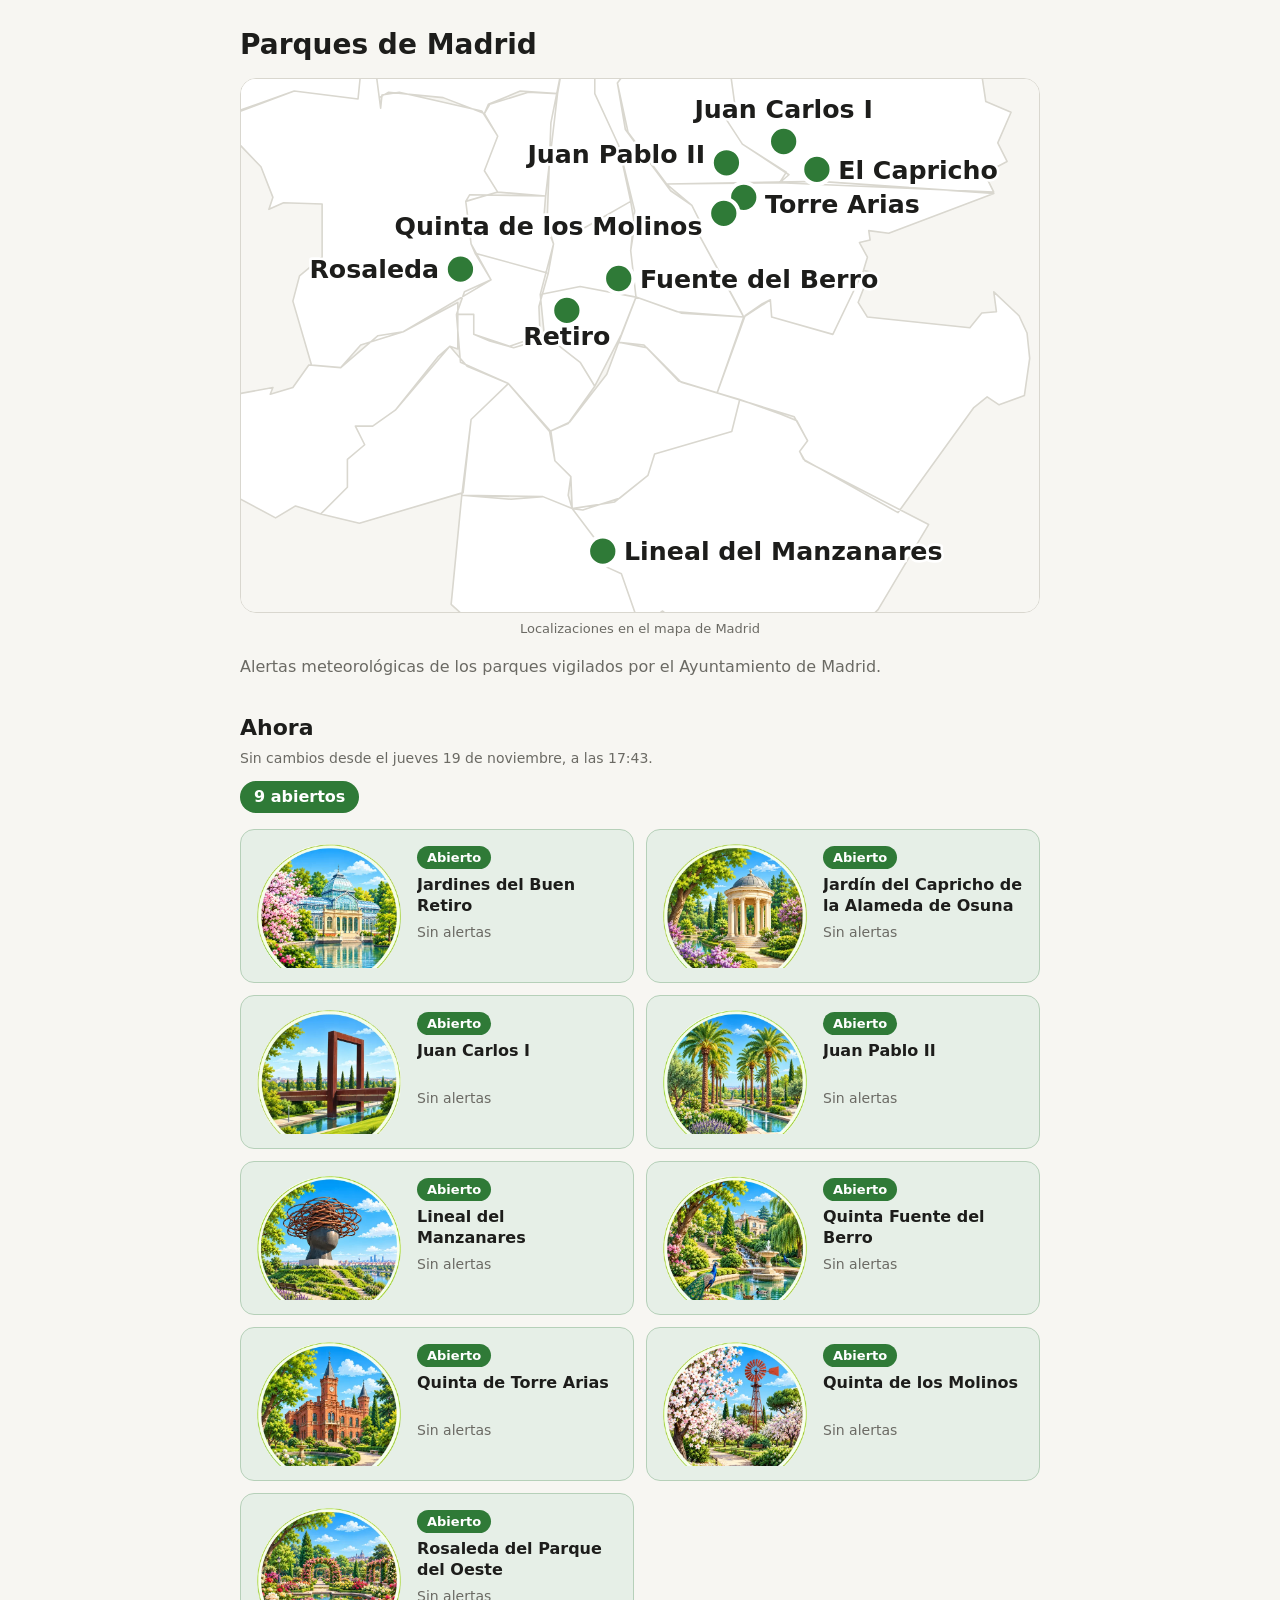
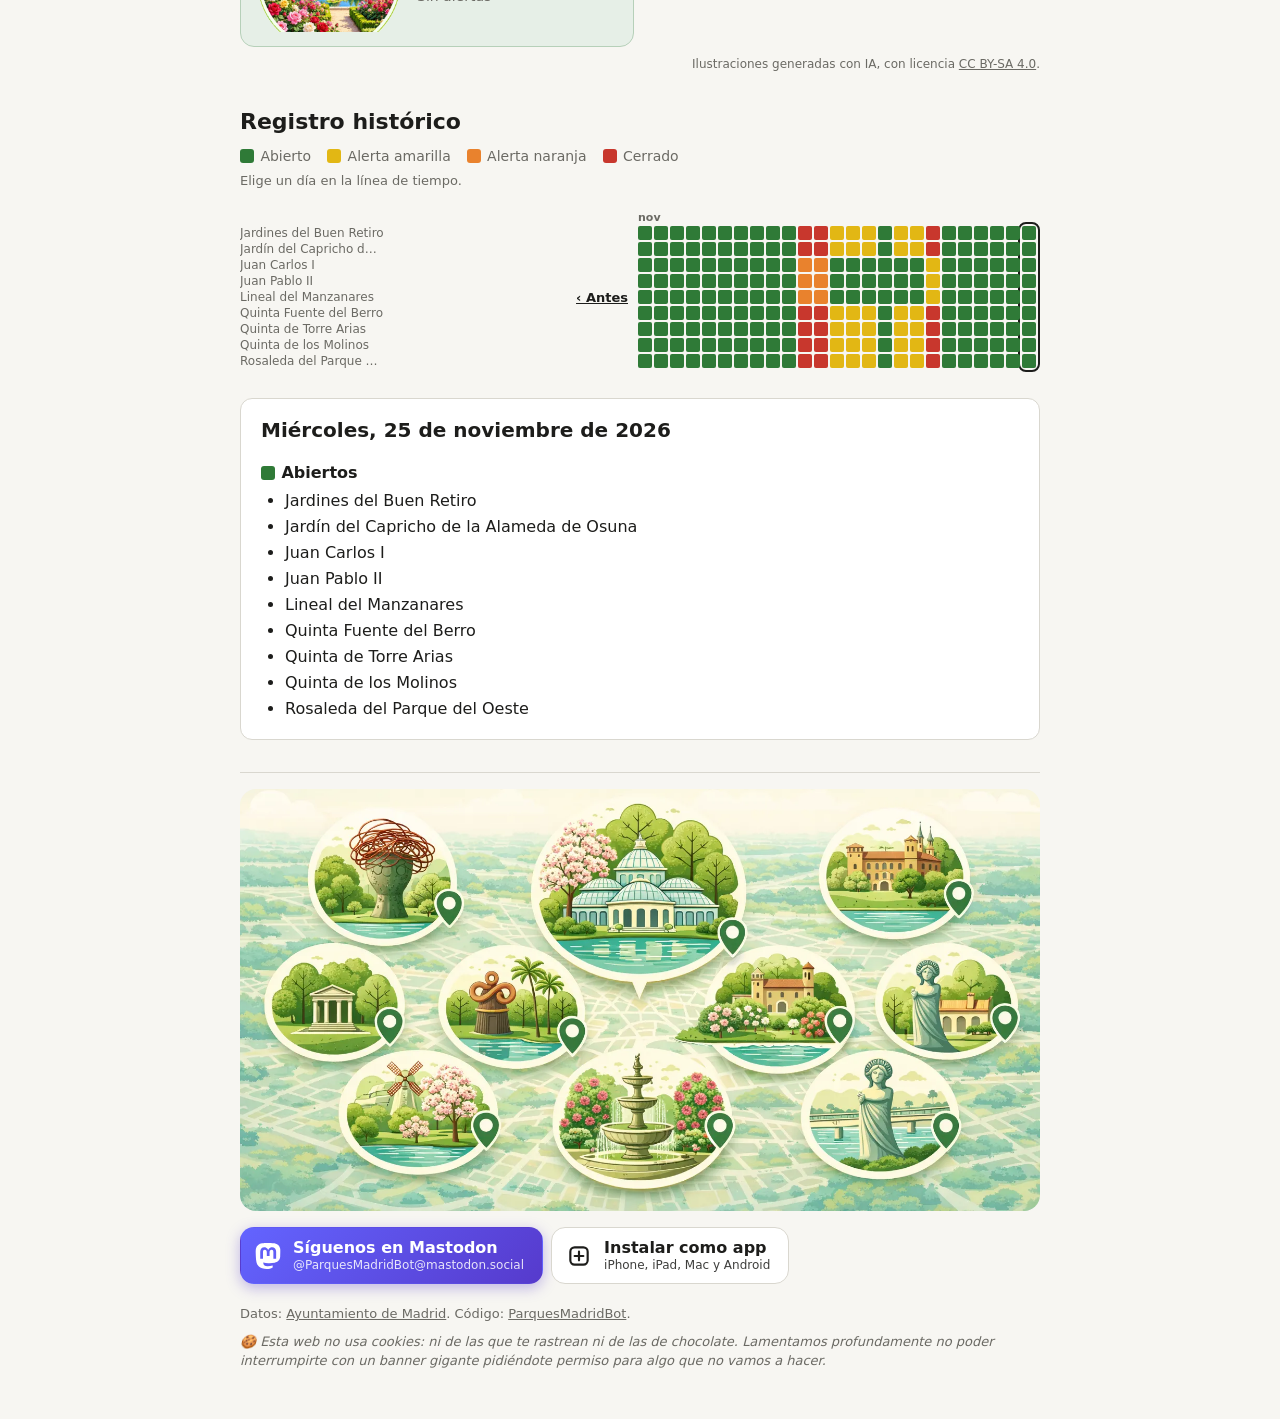
==== commit 9e7a9aa8: "Update park state 2026-11-25T00:01:39Z" ====
--- a/website/index.html
+++ b/website/index.html
@@ -15,6 +15,7 @@
 <link rel="icon" href="icon-192.png" type="image/png">
 <link rel="stylesheet" href="style.css">
 <style>
+body:has(#d-2026-11-25:checked) #p-2026-11-25{display:block}
 body:has(#d-2026-11-24:checked) #p-2026-11-24{display:block}
 body:has(#d-2026-11-23:checked) #p-2026-11-23{display:block}
 body:has(#d-2026-11-22:checked) #p-2026-11-22{display:block}
@@ -96,7 +97,8 @@
 <main class="viewer">
 <ol class="names" aria-hidden="true"><li>Jardines del Buen Retiro</li><li>Jardín del Capricho de la Alameda de Osuna</li><li>Juan Carlos I</li><li>Juan Pablo II</li><li>Lineal del Manzanares</li><li>Quinta Fuente del Berro</li><li>Quinta de Torre Arias</li><li>Quinta de los Molinos</li><li>Rosaleda del Parque del Oeste</li></ol>
 <div class="timeline" role="radiogroup" aria-label="Día">
-<input type="radio" name="dia" id="d-2026-11-24" checked><label for="d-2026-11-24" title="martes, 24 de noviembre de 2026"><span class="vh">24 nov</span><i></i><i></i><i></i><i></i><i></i><i></i><i></i><i></i><i></i></label>
+<input type="radio" name="dia" id="d-2026-11-25" checked><label for="d-2026-11-25" title="miércoles, 25 de noviembre de 2026"><span class="vh">25 nov</span><i></i><i></i><i></i><i></i><i></i><i></i><i></i><i></i><i></i></label>
+<input type="radio" name="dia" id="d-2026-11-24"><label for="d-2026-11-24" title="martes, 24 de noviembre de 2026"><span class="vh">24 nov</span><i></i><i></i><i></i><i></i><i></i><i></i><i></i><i></i><i></i></label>
 <input type="radio" name="dia" id="d-2026-11-23"><label for="d-2026-11-23" title="lunes, 23 de noviembre de 2026"><span class="vh">23 nov</span><i></i><i></i><i></i><i></i><i></i><i></i><i></i><i></i><i></i></label>
 <input type="radio" name="dia" id="d-2026-11-22"><label for="d-2026-11-22" title="domingo, 22 de noviembre de 2026"><span class="vh">22 nov</span><i></i><i></i><i></i><i></i><i></i><i></i><i></i><i></i><i></i></label>
 <input type="radio" name="dia" id="d-2026-11-21"><label for="d-2026-11-21" title="sábado, 21 de noviembre de 2026"><span class="vh">21 nov</span><i></i><i></i><i></i><i></i><i></i><i></i><i></i><i></i><i></i></label>
@@ -123,9 +125,14 @@
 <a class="more" href="historico/2026-2.html" title="julio–octubre de 2026">‹ Antes</a>
 </div>
 </main>
+<section class="day panel" id="p-2026-11-25">
+<h2>Miércoles, 25 de noviembre de 2026</h2>
+
+<h3><i class="l1"></i>Abiertos</h3><ul><li>Jardines del Buen Retiro</li><li>Jardín del Capricho de la Alameda de Osuna</li><li>Juan Carlos I</li><li>Juan Pablo II</li><li>Lineal del Manzanares</li><li>Quinta Fuente del Berro</li><li>Quinta de Torre Arias</li><li>Quinta de los Molinos</li><li>Rosaleda del Parque del Oeste</li></ul>
+</section>
 <section class="day panel" id="p-2026-11-24">
 <h2>Martes, 24 de noviembre de 2026</h2>
-
+<p class="note">Estado al final del día.</p>
 <h3><i class="l1"></i>Abiertos</h3><ul><li>Jardines del Buen Retiro</li><li>Jardín del Capricho de la Alameda de Osuna</li><li>Juan Carlos I</li><li>Juan Pablo II</li><li>Lineal del Manzanares</li><li>Quinta Fuente del Berro</li><li>Quinta de Torre Arias</li><li>Quinta de los Molinos</li><li>Rosaleda del Parque del Oeste</li></ul>
 </section>
 <section class="day panel" id="p-2026-11-23">
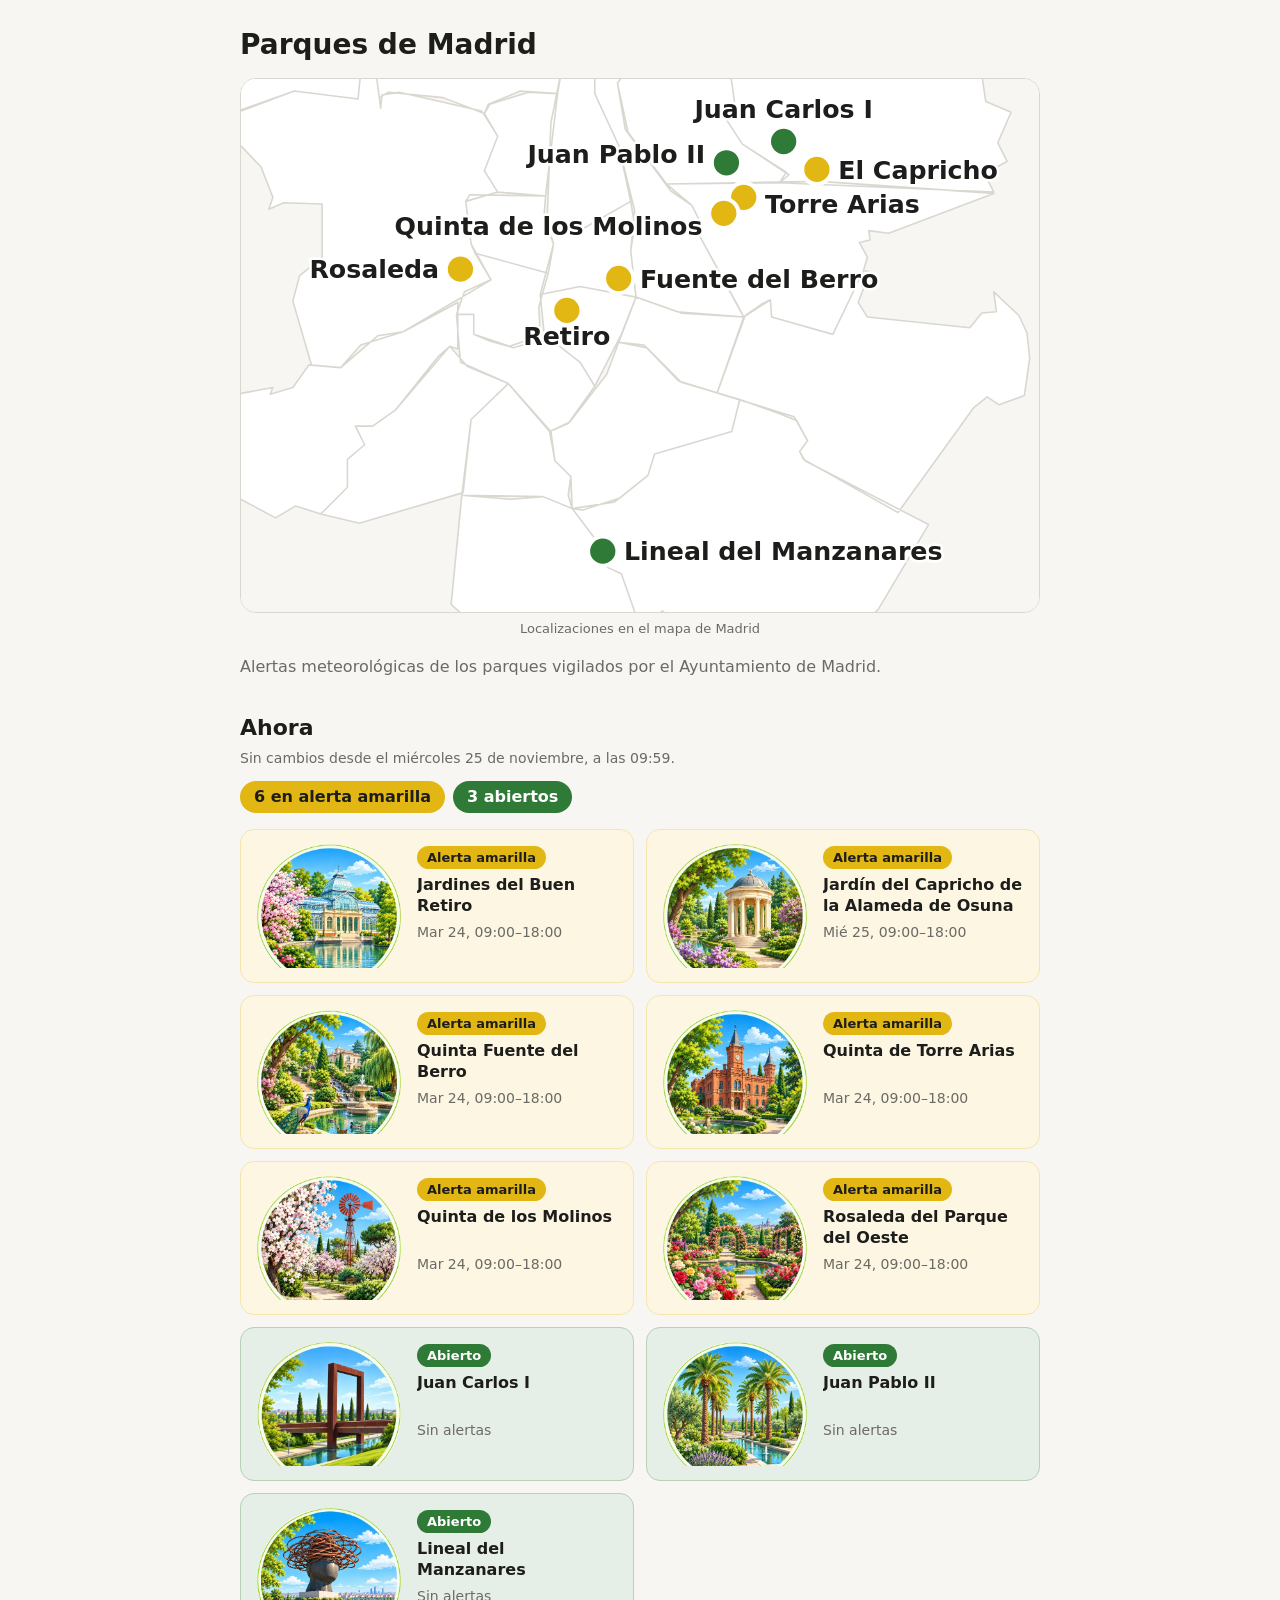
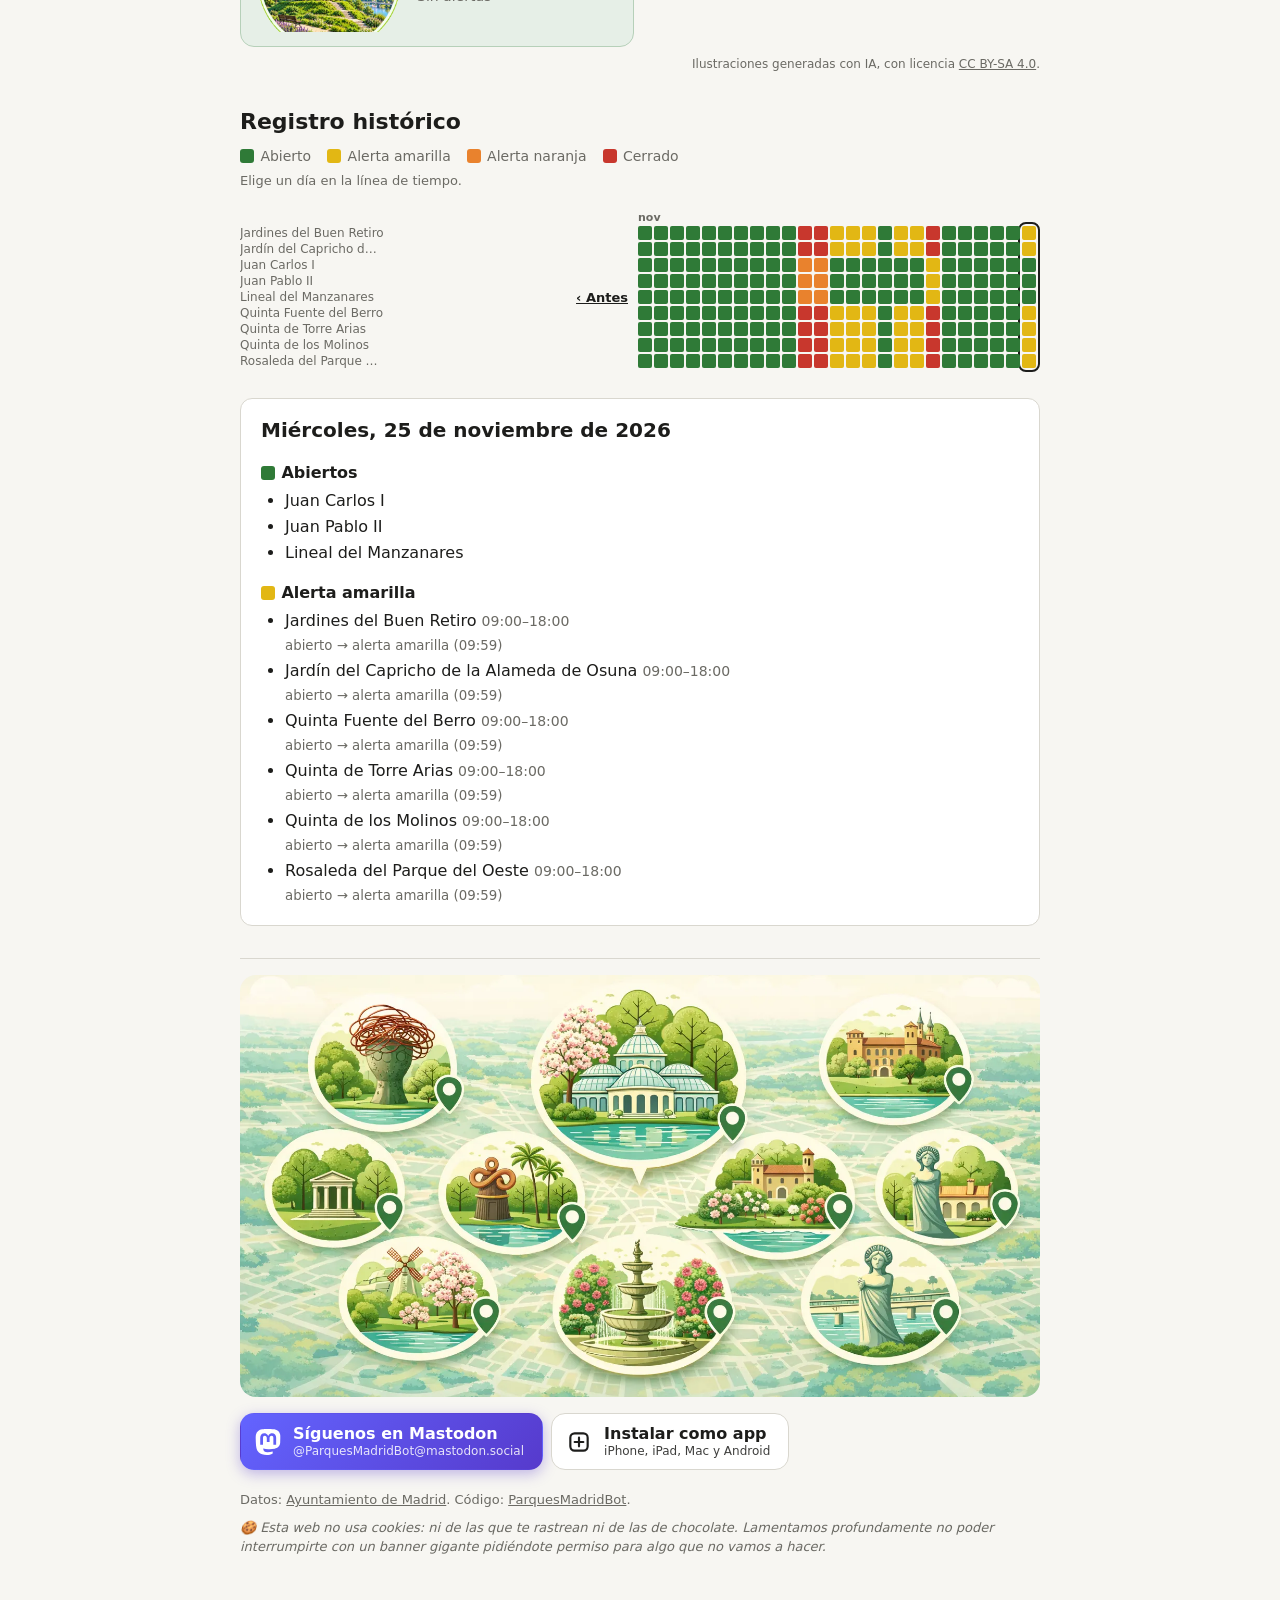
==== commit 43f857c5: "Update park state 2026-11-25T08:59:25Z" ====
--- a/website/index.html
+++ b/website/index.html
@@ -48,15 +48,15 @@
 <figure class="map-figure">
 <svg class="map" viewBox="0 0 600 401" role="group" aria-label="Mapa de los parques">
 <rect class="outside" width="100%" height="100%"/><path class="districts" d="M203 316L166 313L158 395L180 415L184 427L219 431L225 437L254 419L274 423L287 412L300 412L286 372L275 367L274 356L249 323L227 314L203 316ZM406 252L375 241L369 265L311 282L306 298L281 318L249 323L274 356L275 367L286 372L300 412L317 400L357 435L379 439L397 453L425 459L467 454L471 451L455 449L452 441L458 419L479 399L517 335L424 287L420 280L426 272L418 257L406 252ZM170 216L157 201L116 249L99 261L86 261L93 275L80 286L80 307L60 327L89 334L167 311L173 256L201 229L170 216ZM246 313L248 299L236 287L233 265L201 229L173 256L166 313L227 314L249 323L246 313ZM257 324L285 315L306 298L311 282L369 265L375 241L331 228L305 202L284 198L275 222L247 258L232 265L236 287L248 299L249 323L257 324ZM163 184L163 168L122 190L103 193L75 217L51 215L39 232L22 237L24 232L-9 238L-43 225L-72 226L-22 316L-15 308L26 330L41 321L60 327L80 307L80 286L93 275L86 261L99 261L116 249L148 209L157 201L163 203L163 184ZM202 201L175 192L175 177L162 177L165 213L201 229L232 265L246 259L266 231L255 213L228 192L202 201ZM471 179L464 168L473 145L468 144L445 192L399 179L398 166L392 169L379 178L358 236L416 254L426 272L420 280L423 286L494 326L551 247L561 239L570 245L589 238L593 210L591 191L585 178L566 160L568 175L557 176L548 187L471 179ZM331 176L297 164L284 198L303 200L329 227L358 236L378 179L331 176ZM286 192L297 164L255 156L225 162L228 192L255 213L266 231L286 192ZM225 196L224 171L231 146L176 131L188 151L168 160L162 177L175 177L175 192L187 197L205 202L225 196ZM375 173L341 111L346 109L339 95L323 84L289 38L283 3L296 -14L266 -17L266 11L284 50L296 99L293 129L297 164L328 175L378 179L375 173ZM435 77L320 79L339 95L346 109L341 111L378 179L398 166L399 179L445 192L468 144L471 134L465 123L473 121L472 114L487 116L566 86L435 77ZM-2 24L-77 -4L-81 28L-72 38L-61 32L-9 41L15 66L24 89L21 98L32 93L61 94L61 134L44 148L39 167L53 215L75 217L90 200L122 190L188 151L173 124L169 92L193 85L183 69L193 43L181 24L119 10L106 12L105 22L102 -1L90 -5L88 15L40 9L-2 24ZM296 110L293 92L258 112L230 111L235 124L225 162L255 156L297 164L293 129L296 110ZM229 88L172 87L169 92L173 124L176 131L231 146L235 124L228 101L229 88ZM266 -12L266 -17L242 -12L233 33L230 111L258 112L293 92L284 50L266 11L266 -12ZM216 10L187 19L183 26L193 43L183 69L193 85L229 88L238 11L216 10ZM501 -92L480 -95L435 -65L417 -65L417 -19L388 -19L383 -12L367 -12L371 17L370 26L362 26L377 49L410 70L405 78L566 85L559 71L576 62L569 48L579 25L560 17L554 -23L545 -29L544 -45L521 -58L515 -70L517 -92L501 -92ZM311 -92L300 -93L297 -70L267 -29L266 -17L296 -14L283 3L291 40L320 79L405 78L412 72L377 49L362 26L370 26L371 17L367 -12L383 -12L388 -19L417 -19L417 -65L389 -91L351 -82L327 -83L311 -92ZM327 -443L304 -457L291 -447L277 -417L280 -392L237 -356L218 -309L199 -290L167 -288L132 -299L125 -311L46 -342L-7 -334L-1 -354L-20 -365L-27 -360L-13 -337L-30 -325L-58 -323L-79 -314L-91 -316L-116 -304L-142 -316L-160 -310L-176 -297L-176 -280L-187 -257L-176 -237L-179 -229L-155 -220L-133 -157L-113 -128L-115 -120L-108 -110L-114 -94L-111 -88L-78 -77L-83 -59L-72 -45L-70 -27L-77 -4L-0 24L40 9L88 15L90 -5L102 -1L105 22L104 14L111 10L152 14L183 26L186 19L210 9L238 11L242 -12L266 -17L270 -37L297 -71L300 -93L289 -116L282 -119L282 -129L259 -136L275 -156L249 -199L233 -256L230 -252L207 -278L228 -283L287 -316L303 -307L315 -275L368 -264L408 -296L417 -312L410 -328L387 -342L383 -369L373 -381L361 -386L359 -413L344 -439L327 -443Z"/>
-<a href="#c-retiro" aria-label="Retiro: abierto"><title>Retiro: abierto</title><circle class="l1" cx="245" cy="174" r="11"/><text x="245" y="200" text-anchor="middle">Retiro</text></a>
-<a href="#c-capricho" aria-label="El Capricho: abierto"><title>El Capricho: abierto</title><circle class="l1" cx="433" cy="68" r="11"/><text x="449" y="75" text-anchor="start">El Capricho</text></a>
 <a href="#c-juan-carlos-i" aria-label="Juan Carlos I: abierto"><title>Juan Carlos I: abierto</title><circle class="l1" cx="408" cy="47" r="11"/><text x="408" y="29" text-anchor="middle">Juan Carlos I</text></a>
 <a href="#c-juan-pablo-ii" aria-label="Juan Pablo II: abierto"><title>Juan Pablo II: abierto</title><circle class="l1" cx="365" cy="63" r="11"/><text x="349" y="63" text-anchor="end">Juan Pablo II</text></a>
 <a href="#c-lineal-manzanares" aria-label="Lineal del Manzanares: abierto"><title>Lineal del Manzanares: abierto</title><circle class="l1" cx="272" cy="355" r="11"/><text x="288" y="362" text-anchor="start">Lineal del Manzanares</text></a>
-<a href="#c-fuente-del-berro" aria-label="Fuente del Berro: abierto"><title>Fuente del Berro: abierto</title><circle class="l1" cx="284" cy="150" r="11"/><text x="300" y="157" text-anchor="start">Fuente del Berro</text></a>
-<a href="#c-torre-arias" aria-label="Torre Arias: abierto"><title>Torre Arias: abierto</title><circle class="l1" cx="378" cy="89" r="11"/><text x="394" y="101" text-anchor="start">Torre Arias</text></a>
-<a href="#c-quinta-molinos" aria-label="Quinta de los Molinos: abierto"><title>Quinta de los Molinos: abierto</title><circle class="l1" cx="363" cy="101" r="11"/><text x="347" y="117" text-anchor="end">Quinta de los Molinos</text></a>
-<a href="#c-rosaleda" aria-label="Rosaleda: abierto"><title>Rosaleda: abierto</title><circle class="l1" cx="165" cy="143" r="11"/><text x="149" y="150" text-anchor="end">Rosaleda</text></a>
+<a href="#c-retiro" aria-label="Retiro: alerta amarilla"><title>Retiro: alerta amarilla</title><circle class="l3" cx="245" cy="174" r="11"/><text x="245" y="200" text-anchor="middle">Retiro</text></a>
+<a href="#c-capricho" aria-label="El Capricho: alerta amarilla"><title>El Capricho: alerta amarilla</title><circle class="l3" cx="433" cy="68" r="11"/><text x="449" y="75" text-anchor="start">El Capricho</text></a>
+<a href="#c-fuente-del-berro" aria-label="Fuente del Berro: alerta amarilla"><title>Fuente del Berro: alerta amarilla</title><circle class="l3" cx="284" cy="150" r="11"/><text x="300" y="157" text-anchor="start">Fuente del Berro</text></a>
+<a href="#c-torre-arias" aria-label="Torre Arias: alerta amarilla"><title>Torre Arias: alerta amarilla</title><circle class="l3" cx="378" cy="89" r="11"/><text x="394" y="101" text-anchor="start">Torre Arias</text></a>
+<a href="#c-quinta-molinos" aria-label="Quinta de los Molinos: alerta amarilla"><title>Quinta de los Molinos: alerta amarilla</title><circle class="l3" cx="363" cy="101" r="11"/><text x="347" y="117" text-anchor="end">Quinta de los Molinos</text></a>
+<a href="#c-rosaleda" aria-label="Rosaleda: alerta amarilla"><title>Rosaleda: alerta amarilla</title><circle class="l3" cx="165" cy="143" r="11"/><text x="149" y="150" text-anchor="end">Rosaleda</text></a>
 </svg>
 <figcaption>Localizaciones en el mapa de Madrid</figcaption>
 </figure>
@@ -74,18 +74,18 @@
 </div>
 <section class="now" aria-labelledby="now-title">
 <h2 id="now-title">Ahora</h2>
-<p class="note">Sin cambios desde el jueves 19 de noviembre, a las 17:43.</p>
-<p class="summary"><span class="chip l1">9 abiertos</span></p>
+<p class="note">Sin cambios desde el miércoles 25 de noviembre, a las 09:59.</p>
+<p class="summary"><span class="chip l3">6 en alerta amarilla</span><span class="chip l1">3 abiertos</span></p>
 <ul class="cards">
-<li class="card l1"><img class="photo" src="parks/retiro.webp" alt="" width="144" height="125"><div class="text"><span class="chip l1">Abierto</span><span class="name" id="c-retiro" title="Jardines del Buen Retiro">Jardines del Buen Retiro</span><span class="when"><span>Sin alertas</span></span></div></li>
-<li class="card l1"><img class="photo" src="parks/capricho.webp" alt="" width="144" height="125"><div class="text"><span class="chip l1">Abierto</span><span class="name" id="c-capricho" title="Jardín del Capricho de la Alameda de Osuna">Jardín del Capricho de la Alameda de Osuna</span><span class="when"><span>Sin alertas</span></span></div></li>
+<li class="card l3"><img class="photo" src="parks/retiro.webp" alt="" width="144" height="125"><div class="text"><span class="chip l3">Alerta amarilla</span><span class="name" id="c-retiro" title="Jardines del Buen Retiro">Jardines del Buen Retiro</span><span class="when"><span>Mar 24, 09:00–18:00</span></span></div></li>
+<li class="card l3"><img class="photo" src="parks/capricho.webp" alt="" width="144" height="125"><div class="text"><span class="chip l3">Alerta amarilla</span><span class="name" id="c-capricho" title="Jardín del Capricho de la Alameda de Osuna">Jardín del Capricho de la Alameda de Osuna</span><span class="when"><span>Mié 25, 09:00–18:00</span></span></div></li>
+<li class="card l3"><img class="photo" src="parks/fuente-del-berro.webp" alt="" width="144" height="125"><div class="text"><span class="chip l3">Alerta amarilla</span><span class="name" id="c-fuente-del-berro" title="Quinta Fuente del Berro">Quinta Fuente del Berro</span><span class="when"><span>Mar 24, 09:00–18:00</span></span></div></li>
+<li class="card l3"><img class="photo" src="parks/torre-arias.webp" alt="" width="144" height="125"><div class="text"><span class="chip l3">Alerta amarilla</span><span class="name" id="c-torre-arias" title="Quinta de Torre Arias">Quinta de Torre Arias</span><span class="when"><span>Mar 24, 09:00–18:00</span></span></div></li>
+<li class="card l3"><img class="photo" src="parks/quinta-molinos.webp" alt="" width="144" height="125"><div class="text"><span class="chip l3">Alerta amarilla</span><span class="name" id="c-quinta-molinos" title="Quinta de los Molinos">Quinta de los Molinos</span><span class="when"><span>Mar 24, 09:00–18:00</span></span></div></li>
+<li class="card l3"><img class="photo" src="parks/rosaleda.webp" alt="" width="144" height="125"><div class="text"><span class="chip l3">Alerta amarilla</span><span class="name" id="c-rosaleda" title="Rosaleda del Parque del Oeste">Rosaleda del Parque del Oeste</span><span class="when"><span>Mar 24, 09:00–18:00</span></span></div></li>
 <li class="card l1"><img class="photo" src="parks/juan-carlos-i.webp" alt="" width="144" height="125"><div class="text"><span class="chip l1">Abierto</span><span class="name" id="c-juan-carlos-i" title="Juan Carlos I">Juan Carlos I</span><span class="when"><span>Sin alertas</span></span></div></li>
 <li class="card l1"><img class="photo" src="parks/juan-pablo-ii.webp" alt="" width="144" height="125"><div class="text"><span class="chip l1">Abierto</span><span class="name" id="c-juan-pablo-ii" title="Juan Pablo II">Juan Pablo II</span><span class="when"><span>Sin alertas</span></span></div></li>
 <li class="card l1"><img class="photo" src="parks/lineal-manzanares.webp" alt="" width="144" height="125"><div class="text"><span class="chip l1">Abierto</span><span class="name" id="c-lineal-manzanares" title="Lineal del Manzanares">Lineal del Manzanares</span><span class="when"><span>Sin alertas</span></span></div></li>
-<li class="card l1"><img class="photo" src="parks/fuente-del-berro.webp" alt="" width="144" height="125"><div class="text"><span class="chip l1">Abierto</span><span class="name" id="c-fuente-del-berro" title="Quinta Fuente del Berro">Quinta Fuente del Berro</span><span class="when"><span>Sin alertas</span></span></div></li>
-<li class="card l1"><img class="photo" src="parks/torre-arias.webp" alt="" width="144" height="125"><div class="text"><span class="chip l1">Abierto</span><span class="name" id="c-torre-arias" title="Quinta de Torre Arias">Quinta de Torre Arias</span><span class="when"><span>Sin alertas</span></span></div></li>
-<li class="card l1"><img class="photo" src="parks/quinta-molinos.webp" alt="" width="144" height="125"><div class="text"><span class="chip l1">Abierto</span><span class="name" id="c-quinta-molinos" title="Quinta de los Molinos">Quinta de los Molinos</span><span class="when"><span>Sin alertas</span></span></div></li>
-<li class="card l1"><img class="photo" src="parks/rosaleda.webp" alt="" width="144" height="125"><div class="text"><span class="chip l1">Abierto</span><span class="name" id="c-rosaleda" title="Rosaleda del Parque del Oeste">Rosaleda del Parque del Oeste</span><span class="when"><span>Sin alertas</span></span></div></li>
 </ul>
 <p class="credit">Ilustraciones generadas con IA, con licencia <a href="https://github.com/kikeenrique/ParquesMadridBot/blob/main/resources/parks/LICENSE.md" rel="license">CC BY-SA 4.0</a>.</p>
 </section>
@@ -97,7 +97,7 @@
 <main class="viewer">
 <ol class="names" aria-hidden="true"><li>Jardines del Buen Retiro</li><li>Jardín del Capricho de la Alameda de Osuna</li><li>Juan Carlos I</li><li>Juan Pablo II</li><li>Lineal del Manzanares</li><li>Quinta Fuente del Berro</li><li>Quinta de Torre Arias</li><li>Quinta de los Molinos</li><li>Rosaleda del Parque del Oeste</li></ol>
 <div class="timeline" role="radiogroup" aria-label="Día">
-<input type="radio" name="dia" id="d-2026-11-25" checked><label for="d-2026-11-25" title="miércoles, 25 de noviembre de 2026"><span class="vh">25 nov</span><i></i><i></i><i></i><i></i><i></i><i></i><i></i><i></i><i></i></label>
+<input type="radio" name="dia" id="d-2026-11-25" checked><label for="d-2026-11-25" title="miércoles, 25 de noviembre de 2026"><span class="vh">25 nov</span><i class="l3"></i><i class="l3"></i><i></i><i></i><i></i><i class="l3"></i><i class="l3"></i><i class="l3"></i><i class="l3"></i></label>
 <input type="radio" name="dia" id="d-2026-11-24"><label for="d-2026-11-24" title="martes, 24 de noviembre de 2026"><span class="vh">24 nov</span><i></i><i></i><i></i><i></i><i></i><i></i><i></i><i></i><i></i></label>
 <input type="radio" name="dia" id="d-2026-11-23"><label for="d-2026-11-23" title="lunes, 23 de noviembre de 2026"><span class="vh">23 nov</span><i></i><i></i><i></i><i></i><i></i><i></i><i></i><i></i><i></i></label>
 <input type="radio" name="dia" id="d-2026-11-22"><label for="d-2026-11-22" title="domingo, 22 de noviembre de 2026"><span class="vh">22 nov</span><i></i><i></i><i></i><i></i><i></i><i></i><i></i><i></i><i></i></label>
@@ -128,7 +128,8 @@
 <section class="day panel" id="p-2026-11-25">
 <h2>Miércoles, 25 de noviembre de 2026</h2>
 
-<h3><i class="l1"></i>Abiertos</h3><ul><li>Jardines del Buen Retiro</li><li>Jardín del Capricho de la Alameda de Osuna</li><li>Juan Carlos I</li><li>Juan Pablo II</li><li>Lineal del Manzanares</li><li>Quinta Fuente del Berro</li><li>Quinta de Torre Arias</li><li>Quinta de los Molinos</li><li>Rosaleda del Parque del Oeste</li></ul>
+<h3><i class="l1"></i>Abiertos</h3><ul><li>Juan Carlos I</li><li>Juan Pablo II</li><li>Lineal del Manzanares</li></ul>
+<h3><i class="l3"></i>Alerta amarilla</h3><ul><li>Jardines del Buen Retiro <span class="horario">09:00–18:00</span><br><small>abierto → alerta amarilla (09:59)</small></li><li>Jardín del Capricho de la Alameda de Osuna <span class="horario">09:00–18:00</span><br><small>abierto → alerta amarilla (09:59)</small></li><li>Quinta Fuente del Berro <span class="horario">09:00–18:00</span><br><small>abierto → alerta amarilla (09:59)</small></li><li>Quinta de Torre Arias <span class="horario">09:00–18:00</span><br><small>abierto → alerta amarilla (09:59)</small></li><li>Quinta de los Molinos <span class="horario">09:00–18:00</span><br><small>abierto → alerta amarilla (09:59)</small></li><li>Rosaleda del Parque del Oeste <span class="horario">09:00–18:00</span><br><small>abierto → alerta amarilla (09:59)</small></li></ul>
 </section>
 <section class="day panel" id="p-2026-11-24">
 <h2>Martes, 24 de noviembre de 2026</h2>
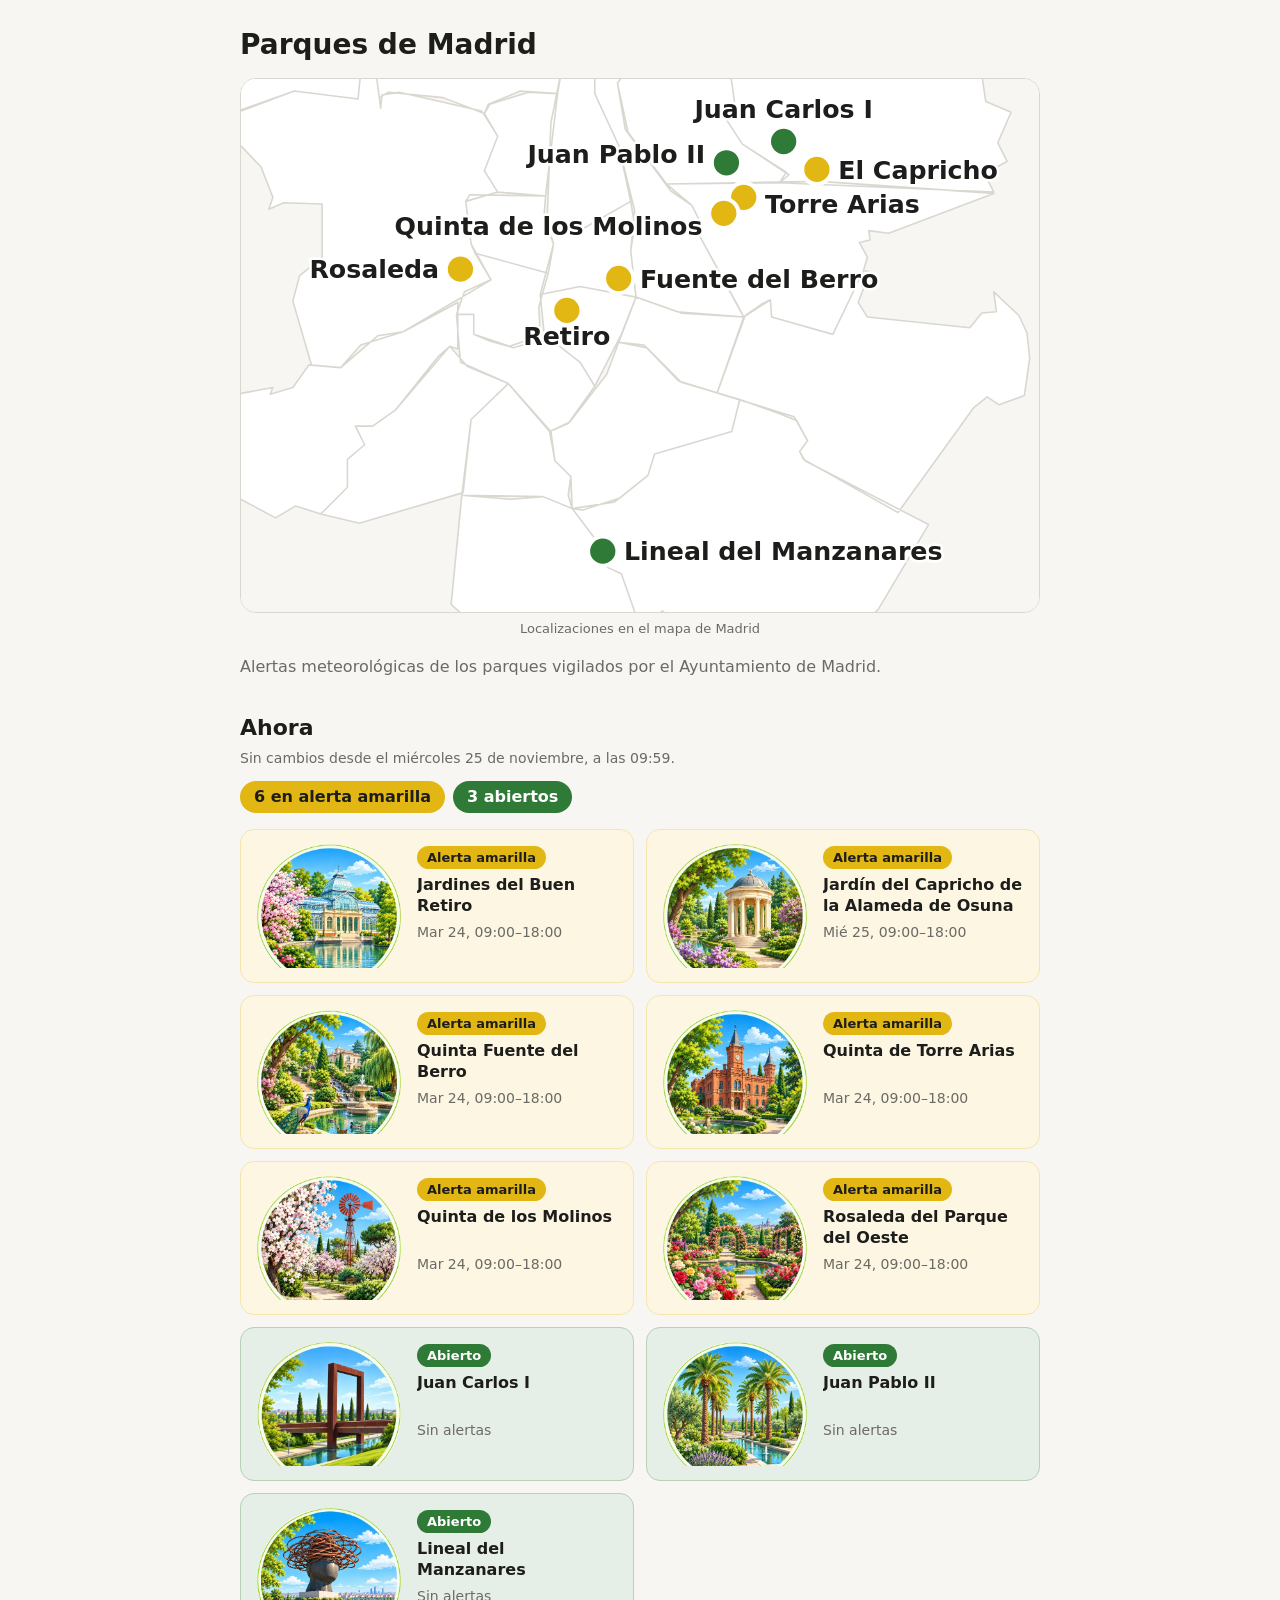
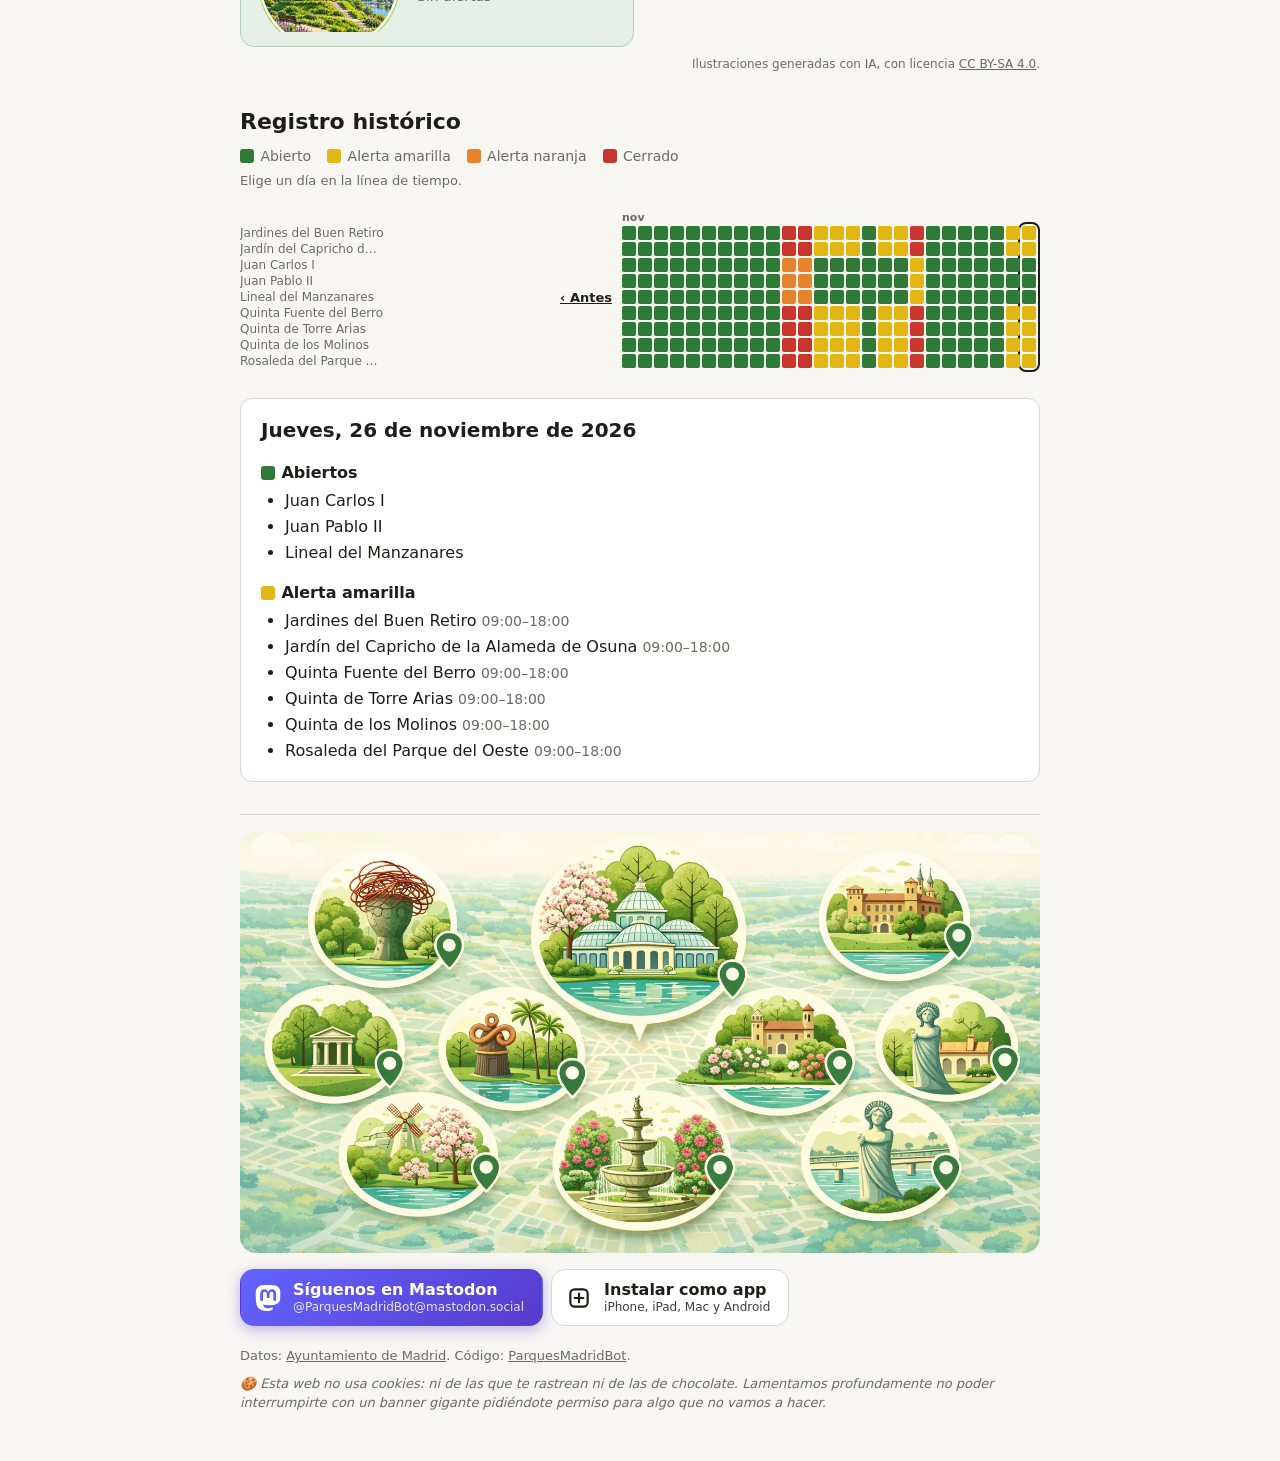
==== commit 989ca108: "Update park state 2026-11-26T02:23:27Z" ====
--- a/website/index.html
+++ b/website/index.html
@@ -15,6 +15,7 @@
 <link rel="icon" href="icon-192.png" type="image/png">
 <link rel="stylesheet" href="style.css">
 <style>
+body:has(#d-2026-11-26:checked) #p-2026-11-26{display:block}
 body:has(#d-2026-11-25:checked) #p-2026-11-25{display:block}
 body:has(#d-2026-11-24:checked) #p-2026-11-24{display:block}
 body:has(#d-2026-11-23:checked) #p-2026-11-23{display:block}
@@ -97,7 +98,8 @@
 <main class="viewer">
 <ol class="names" aria-hidden="true"><li>Jardines del Buen Retiro</li><li>Jardín del Capricho de la Alameda de Osuna</li><li>Juan Carlos I</li><li>Juan Pablo II</li><li>Lineal del Manzanares</li><li>Quinta Fuente del Berro</li><li>Quinta de Torre Arias</li><li>Quinta de los Molinos</li><li>Rosaleda del Parque del Oeste</li></ol>
 <div class="timeline" role="radiogroup" aria-label="Día">
-<input type="radio" name="dia" id="d-2026-11-25" checked><label for="d-2026-11-25" title="miércoles, 25 de noviembre de 2026"><span class="vh">25 nov</span><i class="l3"></i><i class="l3"></i><i></i><i></i><i></i><i class="l3"></i><i class="l3"></i><i class="l3"></i><i class="l3"></i></label>
+<input type="radio" name="dia" id="d-2026-11-26" checked><label for="d-2026-11-26" title="jueves, 26 de noviembre de 2026"><span class="vh">26 nov</span><i class="l3"></i><i class="l3"></i><i></i><i></i><i></i><i class="l3"></i><i class="l3"></i><i class="l3"></i><i class="l3"></i></label>
+<input type="radio" name="dia" id="d-2026-11-25"><label for="d-2026-11-25" title="miércoles, 25 de noviembre de 2026"><span class="vh">25 nov</span><i class="l3"></i><i class="l3"></i><i></i><i></i><i></i><i class="l3"></i><i class="l3"></i><i class="l3"></i><i class="l3"></i></label>
 <input type="radio" name="dia" id="d-2026-11-24"><label for="d-2026-11-24" title="martes, 24 de noviembre de 2026"><span class="vh">24 nov</span><i></i><i></i><i></i><i></i><i></i><i></i><i></i><i></i><i></i></label>
 <input type="radio" name="dia" id="d-2026-11-23"><label for="d-2026-11-23" title="lunes, 23 de noviembre de 2026"><span class="vh">23 nov</span><i></i><i></i><i></i><i></i><i></i><i></i><i></i><i></i><i></i></label>
 <input type="radio" name="dia" id="d-2026-11-22"><label for="d-2026-11-22" title="domingo, 22 de noviembre de 2026"><span class="vh">22 nov</span><i></i><i></i><i></i><i></i><i></i><i></i><i></i><i></i><i></i></label>
@@ -125,9 +127,15 @@
 <a class="more" href="historico/2026-2.html" title="julio–octubre de 2026">‹ Antes</a>
 </div>
 </main>
+<section class="day panel" id="p-2026-11-26">
+<h2>Jueves, 26 de noviembre de 2026</h2>
+
+<h3><i class="l1"></i>Abiertos</h3><ul><li>Juan Carlos I</li><li>Juan Pablo II</li><li>Lineal del Manzanares</li></ul>
+<h3><i class="l3"></i>Alerta amarilla</h3><ul><li>Jardines del Buen Retiro <span class="horario">09:00–18:00</span></li><li>Jardín del Capricho de la Alameda de Osuna <span class="horario">09:00–18:00</span></li><li>Quinta Fuente del Berro <span class="horario">09:00–18:00</span></li><li>Quinta de Torre Arias <span class="horario">09:00–18:00</span></li><li>Quinta de los Molinos <span class="horario">09:00–18:00</span></li><li>Rosaleda del Parque del Oeste <span class="horario">09:00–18:00</span></li></ul>
+</section>
 <section class="day panel" id="p-2026-11-25">
 <h2>Miércoles, 25 de noviembre de 2026</h2>
-
+<p class="note">Estado al final del día.</p>
 <h3><i class="l1"></i>Abiertos</h3><ul><li>Juan Carlos I</li><li>Juan Pablo II</li><li>Lineal del Manzanares</li></ul>
 <h3><i class="l3"></i>Alerta amarilla</h3><ul><li>Jardines del Buen Retiro <span class="horario">09:00–18:00</span><br><small>abierto → alerta amarilla (09:59)</small></li><li>Jardín del Capricho de la Alameda de Osuna <span class="horario">09:00–18:00</span><br><small>abierto → alerta amarilla (09:59)</small></li><li>Quinta Fuente del Berro <span class="horario">09:00–18:00</span><br><small>abierto → alerta amarilla (09:59)</small></li><li>Quinta de Torre Arias <span class="horario">09:00–18:00</span><br><small>abierto → alerta amarilla (09:59)</small></li><li>Quinta de los Molinos <span class="horario">09:00–18:00</span><br><small>abierto → alerta amarilla (09:59)</small></li><li>Rosaleda del Parque del Oeste <span class="horario">09:00–18:00</span><br><small>abierto → alerta amarilla (09:59)</small></li></ul>
 </section>
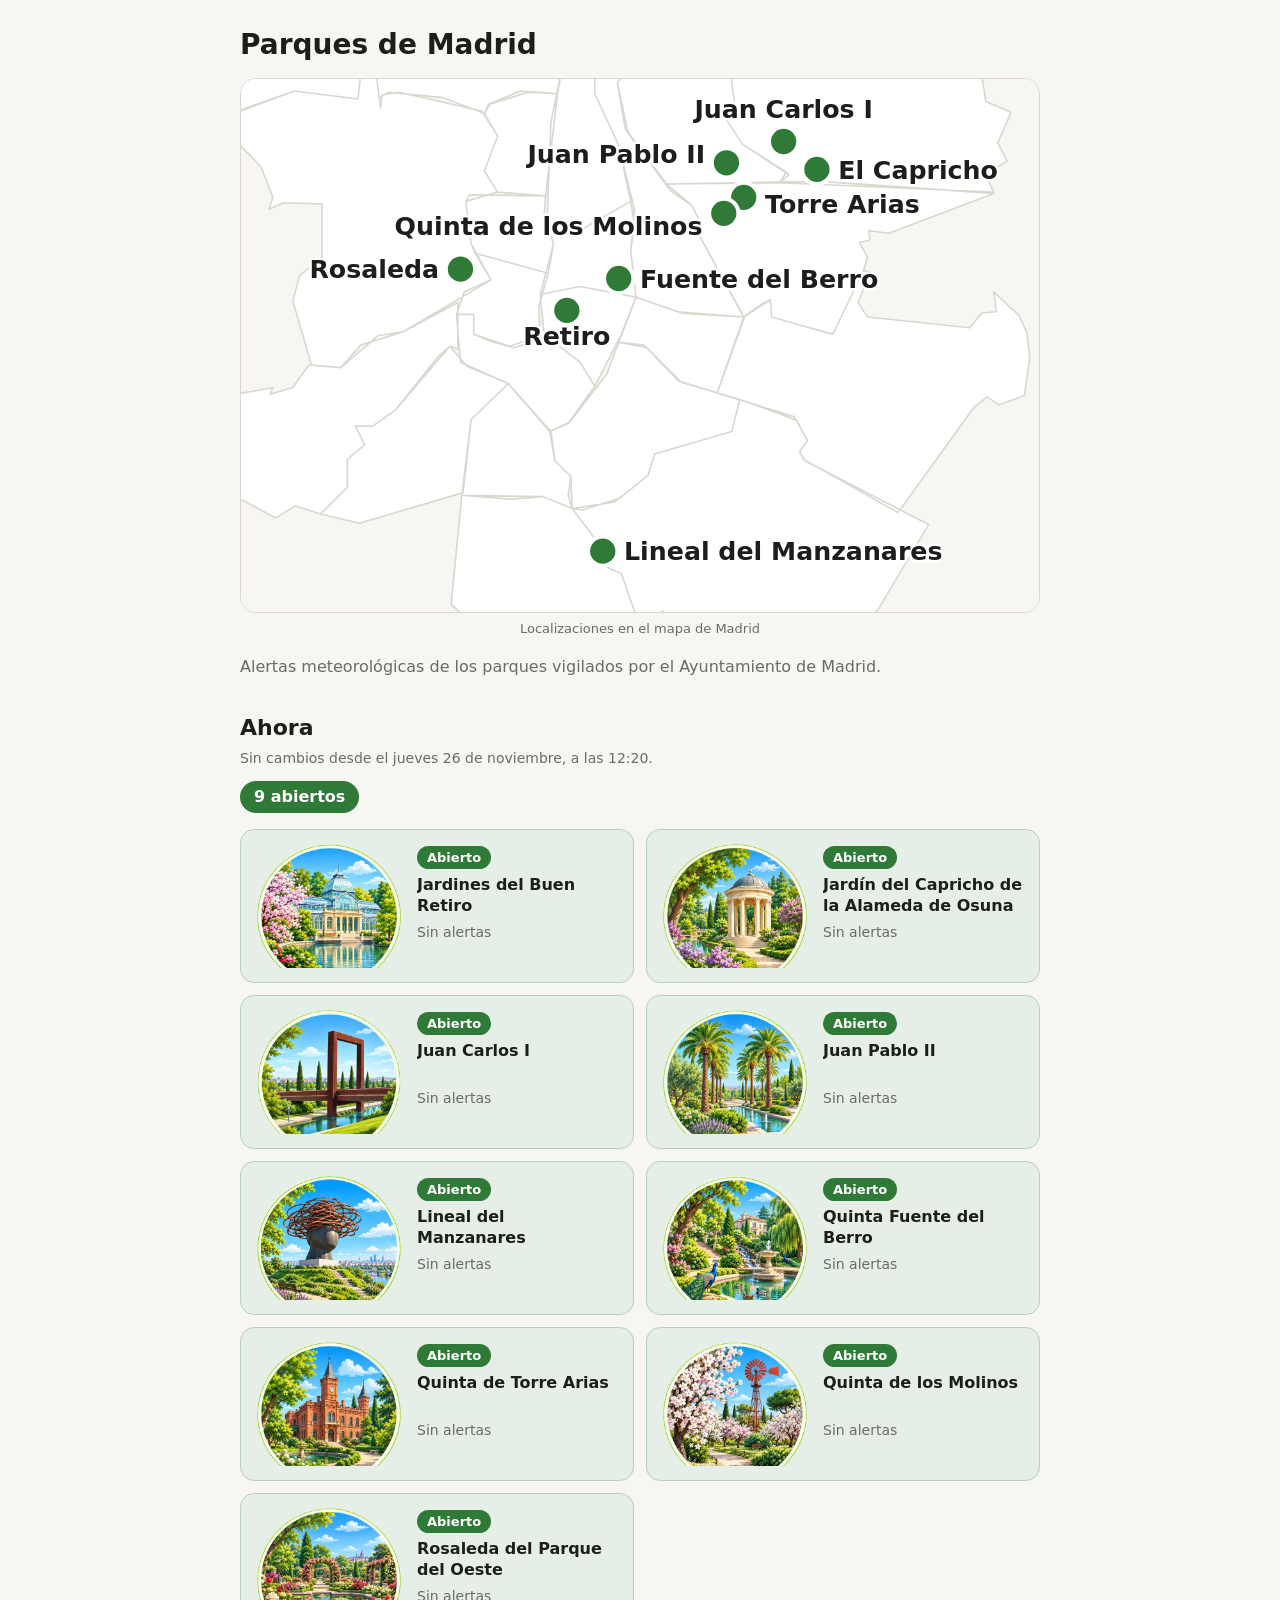
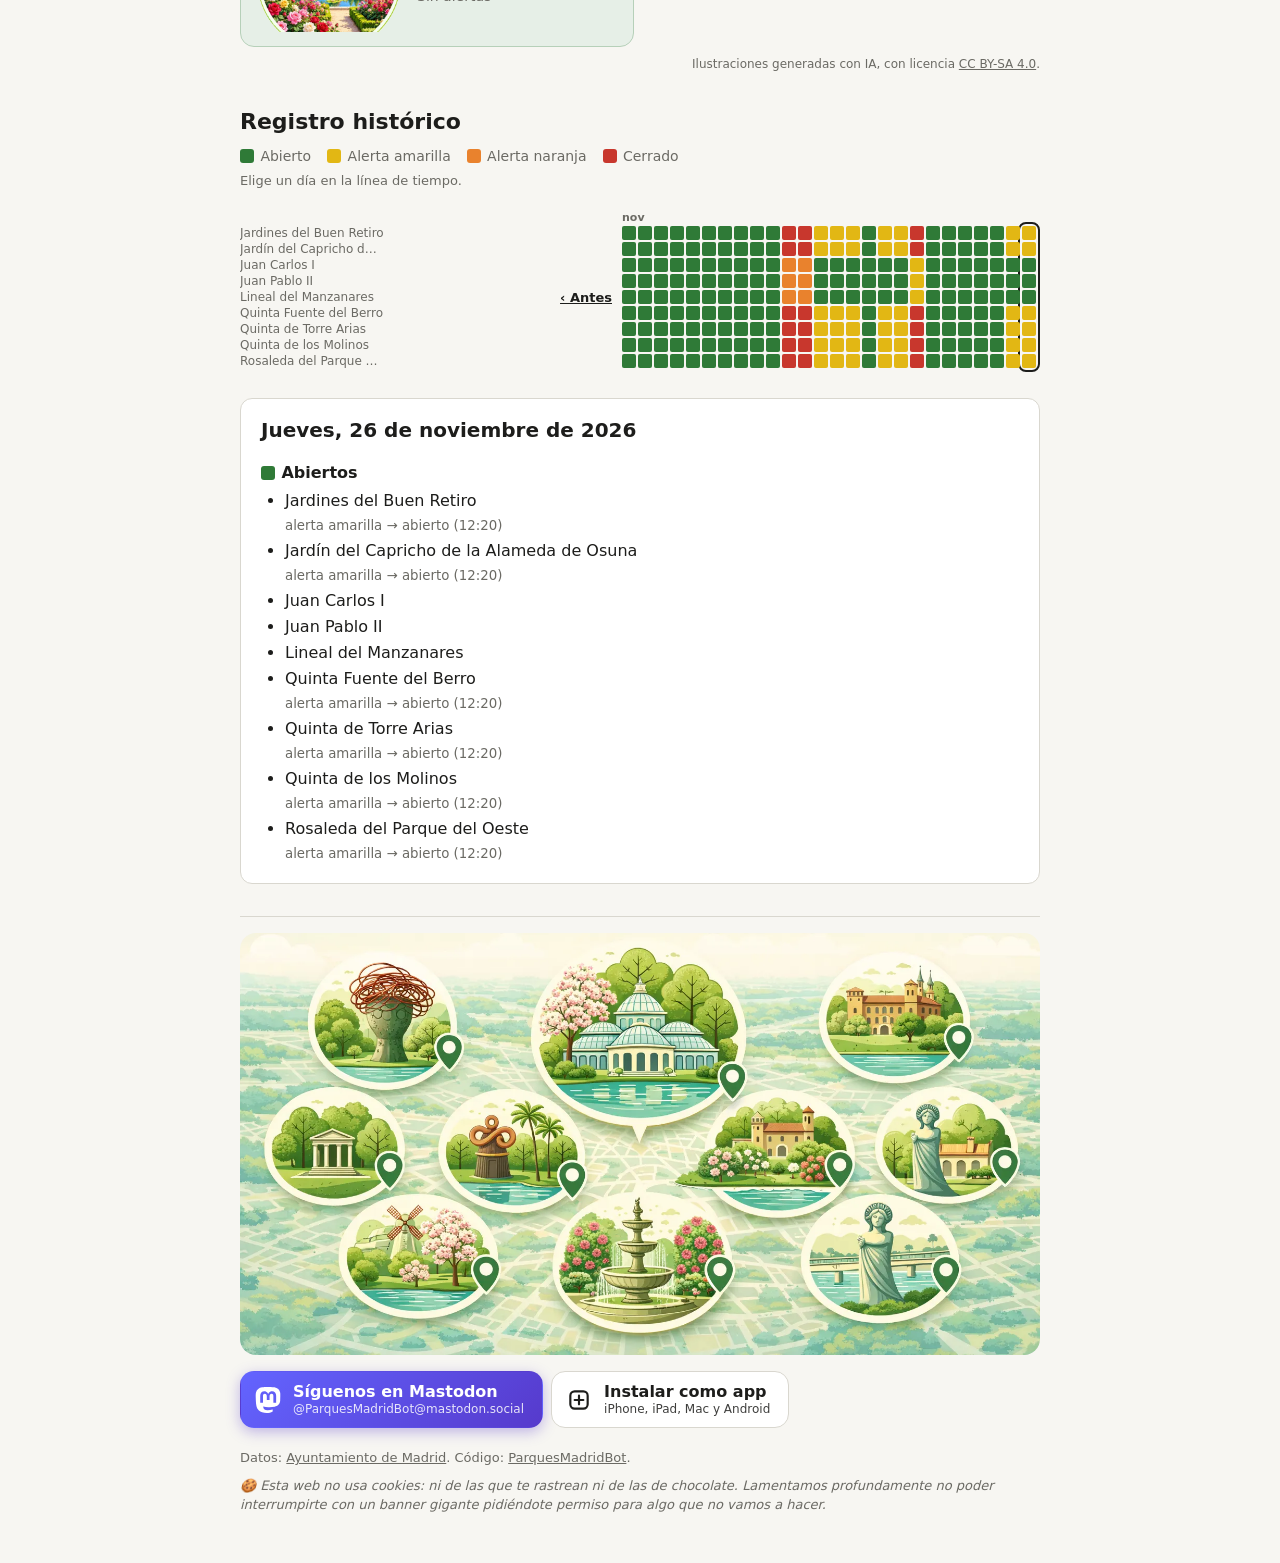
==== commit 53d8af4a: "Update park state 2026-11-26T11:20:41Z" ====
--- a/website/index.html
+++ b/website/index.html
@@ -49,15 +49,15 @@
 <figure class="map-figure">
 <svg class="map" viewBox="0 0 600 401" role="group" aria-label="Mapa de los parques">
 <rect class="outside" width="100%" height="100%"/><path class="districts" d="M203 316L166 313L158 395L180 415L184 427L219 431L225 437L254 419L274 423L287 412L300 412L286 372L275 367L274 356L249 323L227 314L203 316ZM406 252L375 241L369 265L311 282L306 298L281 318L249 323L274 356L275 367L286 372L300 412L317 400L357 435L379 439L397 453L425 459L467 454L471 451L455 449L452 441L458 419L479 399L517 335L424 287L420 280L426 272L418 257L406 252ZM170 216L157 201L116 249L99 261L86 261L93 275L80 286L80 307L60 327L89 334L167 311L173 256L201 229L170 216ZM246 313L248 299L236 287L233 265L201 229L173 256L166 313L227 314L249 323L246 313ZM257 324L285 315L306 298L311 282L369 265L375 241L331 228L305 202L284 198L275 222L247 258L232 265L236 287L248 299L249 323L257 324ZM163 184L163 168L122 190L103 193L75 217L51 215L39 232L22 237L24 232L-9 238L-43 225L-72 226L-22 316L-15 308L26 330L41 321L60 327L80 307L80 286L93 275L86 261L99 261L116 249L148 209L157 201L163 203L163 184ZM202 201L175 192L175 177L162 177L165 213L201 229L232 265L246 259L266 231L255 213L228 192L202 201ZM471 179L464 168L473 145L468 144L445 192L399 179L398 166L392 169L379 178L358 236L416 254L426 272L420 280L423 286L494 326L551 247L561 239L570 245L589 238L593 210L591 191L585 178L566 160L568 175L557 176L548 187L471 179ZM331 176L297 164L284 198L303 200L329 227L358 236L378 179L331 176ZM286 192L297 164L255 156L225 162L228 192L255 213L266 231L286 192ZM225 196L224 171L231 146L176 131L188 151L168 160L162 177L175 177L175 192L187 197L205 202L225 196ZM375 173L341 111L346 109L339 95L323 84L289 38L283 3L296 -14L266 -17L266 11L284 50L296 99L293 129L297 164L328 175L378 179L375 173ZM435 77L320 79L339 95L346 109L341 111L378 179L398 166L399 179L445 192L468 144L471 134L465 123L473 121L472 114L487 116L566 86L435 77ZM-2 24L-77 -4L-81 28L-72 38L-61 32L-9 41L15 66L24 89L21 98L32 93L61 94L61 134L44 148L39 167L53 215L75 217L90 200L122 190L188 151L173 124L169 92L193 85L183 69L193 43L181 24L119 10L106 12L105 22L102 -1L90 -5L88 15L40 9L-2 24ZM296 110L293 92L258 112L230 111L235 124L225 162L255 156L297 164L293 129L296 110ZM229 88L172 87L169 92L173 124L176 131L231 146L235 124L228 101L229 88ZM266 -12L266 -17L242 -12L233 33L230 111L258 112L293 92L284 50L266 11L266 -12ZM216 10L187 19L183 26L193 43L183 69L193 85L229 88L238 11L216 10ZM501 -92L480 -95L435 -65L417 -65L417 -19L388 -19L383 -12L367 -12L371 17L370 26L362 26L377 49L410 70L405 78L566 85L559 71L576 62L569 48L579 25L560 17L554 -23L545 -29L544 -45L521 -58L515 -70L517 -92L501 -92ZM311 -92L300 -93L297 -70L267 -29L266 -17L296 -14L283 3L291 40L320 79L405 78L412 72L377 49L362 26L370 26L371 17L367 -12L383 -12L388 -19L417 -19L417 -65L389 -91L351 -82L327 -83L311 -92ZM327 -443L304 -457L291 -447L277 -417L280 -392L237 -356L218 -309L199 -290L167 -288L132 -299L125 -311L46 -342L-7 -334L-1 -354L-20 -365L-27 -360L-13 -337L-30 -325L-58 -323L-79 -314L-91 -316L-116 -304L-142 -316L-160 -310L-176 -297L-176 -280L-187 -257L-176 -237L-179 -229L-155 -220L-133 -157L-113 -128L-115 -120L-108 -110L-114 -94L-111 -88L-78 -77L-83 -59L-72 -45L-70 -27L-77 -4L-0 24L40 9L88 15L90 -5L102 -1L105 22L104 14L111 10L152 14L183 26L186 19L210 9L238 11L242 -12L266 -17L270 -37L297 -71L300 -93L289 -116L282 -119L282 -129L259 -136L275 -156L249 -199L233 -256L230 -252L207 -278L228 -283L287 -316L303 -307L315 -275L368 -264L408 -296L417 -312L410 -328L387 -342L383 -369L373 -381L361 -386L359 -413L344 -439L327 -443Z"/>
+<a href="#c-retiro" aria-label="Retiro: abierto"><title>Retiro: abierto</title><circle class="l1" cx="245" cy="174" r="11"/><text x="245" y="200" text-anchor="middle">Retiro</text></a>
+<a href="#c-capricho" aria-label="El Capricho: abierto"><title>El Capricho: abierto</title><circle class="l1" cx="433" cy="68" r="11"/><text x="449" y="75" text-anchor="start">El Capricho</text></a>
 <a href="#c-juan-carlos-i" aria-label="Juan Carlos I: abierto"><title>Juan Carlos I: abierto</title><circle class="l1" cx="408" cy="47" r="11"/><text x="408" y="29" text-anchor="middle">Juan Carlos I</text></a>
 <a href="#c-juan-pablo-ii" aria-label="Juan Pablo II: abierto"><title>Juan Pablo II: abierto</title><circle class="l1" cx="365" cy="63" r="11"/><text x="349" y="63" text-anchor="end">Juan Pablo II</text></a>
 <a href="#c-lineal-manzanares" aria-label="Lineal del Manzanares: abierto"><title>Lineal del Manzanares: abierto</title><circle class="l1" cx="272" cy="355" r="11"/><text x="288" y="362" text-anchor="start">Lineal del Manzanares</text></a>
-<a href="#c-retiro" aria-label="Retiro: alerta amarilla"><title>Retiro: alerta amarilla</title><circle class="l3" cx="245" cy="174" r="11"/><text x="245" y="200" text-anchor="middle">Retiro</text></a>
-<a href="#c-capricho" aria-label="El Capricho: alerta amarilla"><title>El Capricho: alerta amarilla</title><circle class="l3" cx="433" cy="68" r="11"/><text x="449" y="75" text-anchor="start">El Capricho</text></a>
-<a href="#c-fuente-del-berro" aria-label="Fuente del Berro: alerta amarilla"><title>Fuente del Berro: alerta amarilla</title><circle class="l3" cx="284" cy="150" r="11"/><text x="300" y="157" text-anchor="start">Fuente del Berro</text></a>
-<a href="#c-torre-arias" aria-label="Torre Arias: alerta amarilla"><title>Torre Arias: alerta amarilla</title><circle class="l3" cx="378" cy="89" r="11"/><text x="394" y="101" text-anchor="start">Torre Arias</text></a>
-<a href="#c-quinta-molinos" aria-label="Quinta de los Molinos: alerta amarilla"><title>Quinta de los Molinos: alerta amarilla</title><circle class="l3" cx="363" cy="101" r="11"/><text x="347" y="117" text-anchor="end">Quinta de los Molinos</text></a>
-<a href="#c-rosaleda" aria-label="Rosaleda: alerta amarilla"><title>Rosaleda: alerta amarilla</title><circle class="l3" cx="165" cy="143" r="11"/><text x="149" y="150" text-anchor="end">Rosaleda</text></a>
+<a href="#c-fuente-del-berro" aria-label="Fuente del Berro: abierto"><title>Fuente del Berro: abierto</title><circle class="l1" cx="284" cy="150" r="11"/><text x="300" y="157" text-anchor="start">Fuente del Berro</text></a>
+<a href="#c-torre-arias" aria-label="Torre Arias: abierto"><title>Torre Arias: abierto</title><circle class="l1" cx="378" cy="89" r="11"/><text x="394" y="101" text-anchor="start">Torre Arias</text></a>
+<a href="#c-quinta-molinos" aria-label="Quinta de los Molinos: abierto"><title>Quinta de los Molinos: abierto</title><circle class="l1" cx="363" cy="101" r="11"/><text x="347" y="117" text-anchor="end">Quinta de los Molinos</text></a>
+<a href="#c-rosaleda" aria-label="Rosaleda: abierto"><title>Rosaleda: abierto</title><circle class="l1" cx="165" cy="143" r="11"/><text x="149" y="150" text-anchor="end">Rosaleda</text></a>
 </svg>
 <figcaption>Localizaciones en el mapa de Madrid</figcaption>
 </figure>
@@ -75,18 +75,18 @@
 </div>
 <section class="now" aria-labelledby="now-title">
 <h2 id="now-title">Ahora</h2>
-<p class="note">Sin cambios desde el miércoles 25 de noviembre, a las 09:59.</p>
-<p class="summary"><span class="chip l3">6 en alerta amarilla</span><span class="chip l1">3 abiertos</span></p>
+<p class="note">Sin cambios desde el jueves 26 de noviembre, a las 12:20.</p>
+<p class="summary"><span class="chip l1">9 abiertos</span></p>
 <ul class="cards">
-<li class="card l3"><img class="photo" src="parks/retiro.webp" alt="" width="144" height="125"><div class="text"><span class="chip l3">Alerta amarilla</span><span class="name" id="c-retiro" title="Jardines del Buen Retiro">Jardines del Buen Retiro</span><span class="when"><span>Mar 24, 09:00–18:00</span></span></div></li>
-<li class="card l3"><img class="photo" src="parks/capricho.webp" alt="" width="144" height="125"><div class="text"><span class="chip l3">Alerta amarilla</span><span class="name" id="c-capricho" title="Jardín del Capricho de la Alameda de Osuna">Jardín del Capricho de la Alameda de Osuna</span><span class="when"><span>Mié 25, 09:00–18:00</span></span></div></li>
-<li class="card l3"><img class="photo" src="parks/fuente-del-berro.webp" alt="" width="144" height="125"><div class="text"><span class="chip l3">Alerta amarilla</span><span class="name" id="c-fuente-del-berro" title="Quinta Fuente del Berro">Quinta Fuente del Berro</span><span class="when"><span>Mar 24, 09:00–18:00</span></span></div></li>
-<li class="card l3"><img class="photo" src="parks/torre-arias.webp" alt="" width="144" height="125"><div class="text"><span class="chip l3">Alerta amarilla</span><span class="name" id="c-torre-arias" title="Quinta de Torre Arias">Quinta de Torre Arias</span><span class="when"><span>Mar 24, 09:00–18:00</span></span></div></li>
-<li class="card l3"><img class="photo" src="parks/quinta-molinos.webp" alt="" width="144" height="125"><div class="text"><span class="chip l3">Alerta amarilla</span><span class="name" id="c-quinta-molinos" title="Quinta de los Molinos">Quinta de los Molinos</span><span class="when"><span>Mar 24, 09:00–18:00</span></span></div></li>
-<li class="card l3"><img class="photo" src="parks/rosaleda.webp" alt="" width="144" height="125"><div class="text"><span class="chip l3">Alerta amarilla</span><span class="name" id="c-rosaleda" title="Rosaleda del Parque del Oeste">Rosaleda del Parque del Oeste</span><span class="when"><span>Mar 24, 09:00–18:00</span></span></div></li>
+<li class="card l1"><img class="photo" src="parks/retiro.webp" alt="" width="144" height="125"><div class="text"><span class="chip l1">Abierto</span><span class="name" id="c-retiro" title="Jardines del Buen Retiro">Jardines del Buen Retiro</span><span class="when"><span>Sin alertas</span></span></div></li>
+<li class="card l1"><img class="photo" src="parks/capricho.webp" alt="" width="144" height="125"><div class="text"><span class="chip l1">Abierto</span><span class="name" id="c-capricho" title="Jardín del Capricho de la Alameda de Osuna">Jardín del Capricho de la Alameda de Osuna</span><span class="when"><span>Sin alertas</span></span></div></li>
 <li class="card l1"><img class="photo" src="parks/juan-carlos-i.webp" alt="" width="144" height="125"><div class="text"><span class="chip l1">Abierto</span><span class="name" id="c-juan-carlos-i" title="Juan Carlos I">Juan Carlos I</span><span class="when"><span>Sin alertas</span></span></div></li>
 <li class="card l1"><img class="photo" src="parks/juan-pablo-ii.webp" alt="" width="144" height="125"><div class="text"><span class="chip l1">Abierto</span><span class="name" id="c-juan-pablo-ii" title="Juan Pablo II">Juan Pablo II</span><span class="when"><span>Sin alertas</span></span></div></li>
 <li class="card l1"><img class="photo" src="parks/lineal-manzanares.webp" alt="" width="144" height="125"><div class="text"><span class="chip l1">Abierto</span><span class="name" id="c-lineal-manzanares" title="Lineal del Manzanares">Lineal del Manzanares</span><span class="when"><span>Sin alertas</span></span></div></li>
+<li class="card l1"><img class="photo" src="parks/fuente-del-berro.webp" alt="" width="144" height="125"><div class="text"><span class="chip l1">Abierto</span><span class="name" id="c-fuente-del-berro" title="Quinta Fuente del Berro">Quinta Fuente del Berro</span><span class="when"><span>Sin alertas</span></span></div></li>
+<li class="card l1"><img class="photo" src="parks/torre-arias.webp" alt="" width="144" height="125"><div class="text"><span class="chip l1">Abierto</span><span class="name" id="c-torre-arias" title="Quinta de Torre Arias">Quinta de Torre Arias</span><span class="when"><span>Sin alertas</span></span></div></li>
+<li class="card l1"><img class="photo" src="parks/quinta-molinos.webp" alt="" width="144" height="125"><div class="text"><span class="chip l1">Abierto</span><span class="name" id="c-quinta-molinos" title="Quinta de los Molinos">Quinta de los Molinos</span><span class="when"><span>Sin alertas</span></span></div></li>
+<li class="card l1"><img class="photo" src="parks/rosaleda.webp" alt="" width="144" height="125"><div class="text"><span class="chip l1">Abierto</span><span class="name" id="c-rosaleda" title="Rosaleda del Parque del Oeste">Rosaleda del Parque del Oeste</span><span class="when"><span>Sin alertas</span></span></div></li>
 </ul>
 <p class="credit">Ilustraciones generadas con IA, con licencia <a href="https://github.com/kikeenrique/ParquesMadridBot/blob/main/resources/parks/LICENSE.md" rel="license">CC BY-SA 4.0</a>.</p>
 </section>
@@ -130,8 +130,7 @@
 <section class="day panel" id="p-2026-11-26">
 <h2>Jueves, 26 de noviembre de 2026</h2>
 
-<h3><i class="l1"></i>Abiertos</h3><ul><li>Juan Carlos I</li><li>Juan Pablo II</li><li>Lineal del Manzanares</li></ul>
-<h3><i class="l3"></i>Alerta amarilla</h3><ul><li>Jardines del Buen Retiro <span class="horario">09:00–18:00</span></li><li>Jardín del Capricho de la Alameda de Osuna <span class="horario">09:00–18:00</span></li><li>Quinta Fuente del Berro <span class="horario">09:00–18:00</span></li><li>Quinta de Torre Arias <span class="horario">09:00–18:00</span></li><li>Quinta de los Molinos <span class="horario">09:00–18:00</span></li><li>Rosaleda del Parque del Oeste <span class="horario">09:00–18:00</span></li></ul>
+<h3><i class="l1"></i>Abiertos</h3><ul><li>Jardines del Buen Retiro<br><small>alerta amarilla → abierto (12:20)</small></li><li>Jardín del Capricho de la Alameda de Osuna<br><small>alerta amarilla → abierto (12:20)</small></li><li>Juan Carlos I</li><li>Juan Pablo II</li><li>Lineal del Manzanares</li><li>Quinta Fuente del Berro<br><small>alerta amarilla → abierto (12:20)</small></li><li>Quinta de Torre Arias<br><small>alerta amarilla → abierto (12:20)</small></li><li>Quinta de los Molinos<br><small>alerta amarilla → abierto (12:20)</small></li><li>Rosaleda del Parque del Oeste<br><small>alerta amarilla → abierto (12:20)</small></li></ul>
 </section>
 <section class="day panel" id="p-2026-11-25">
 <h2>Miércoles, 25 de noviembre de 2026</h2>
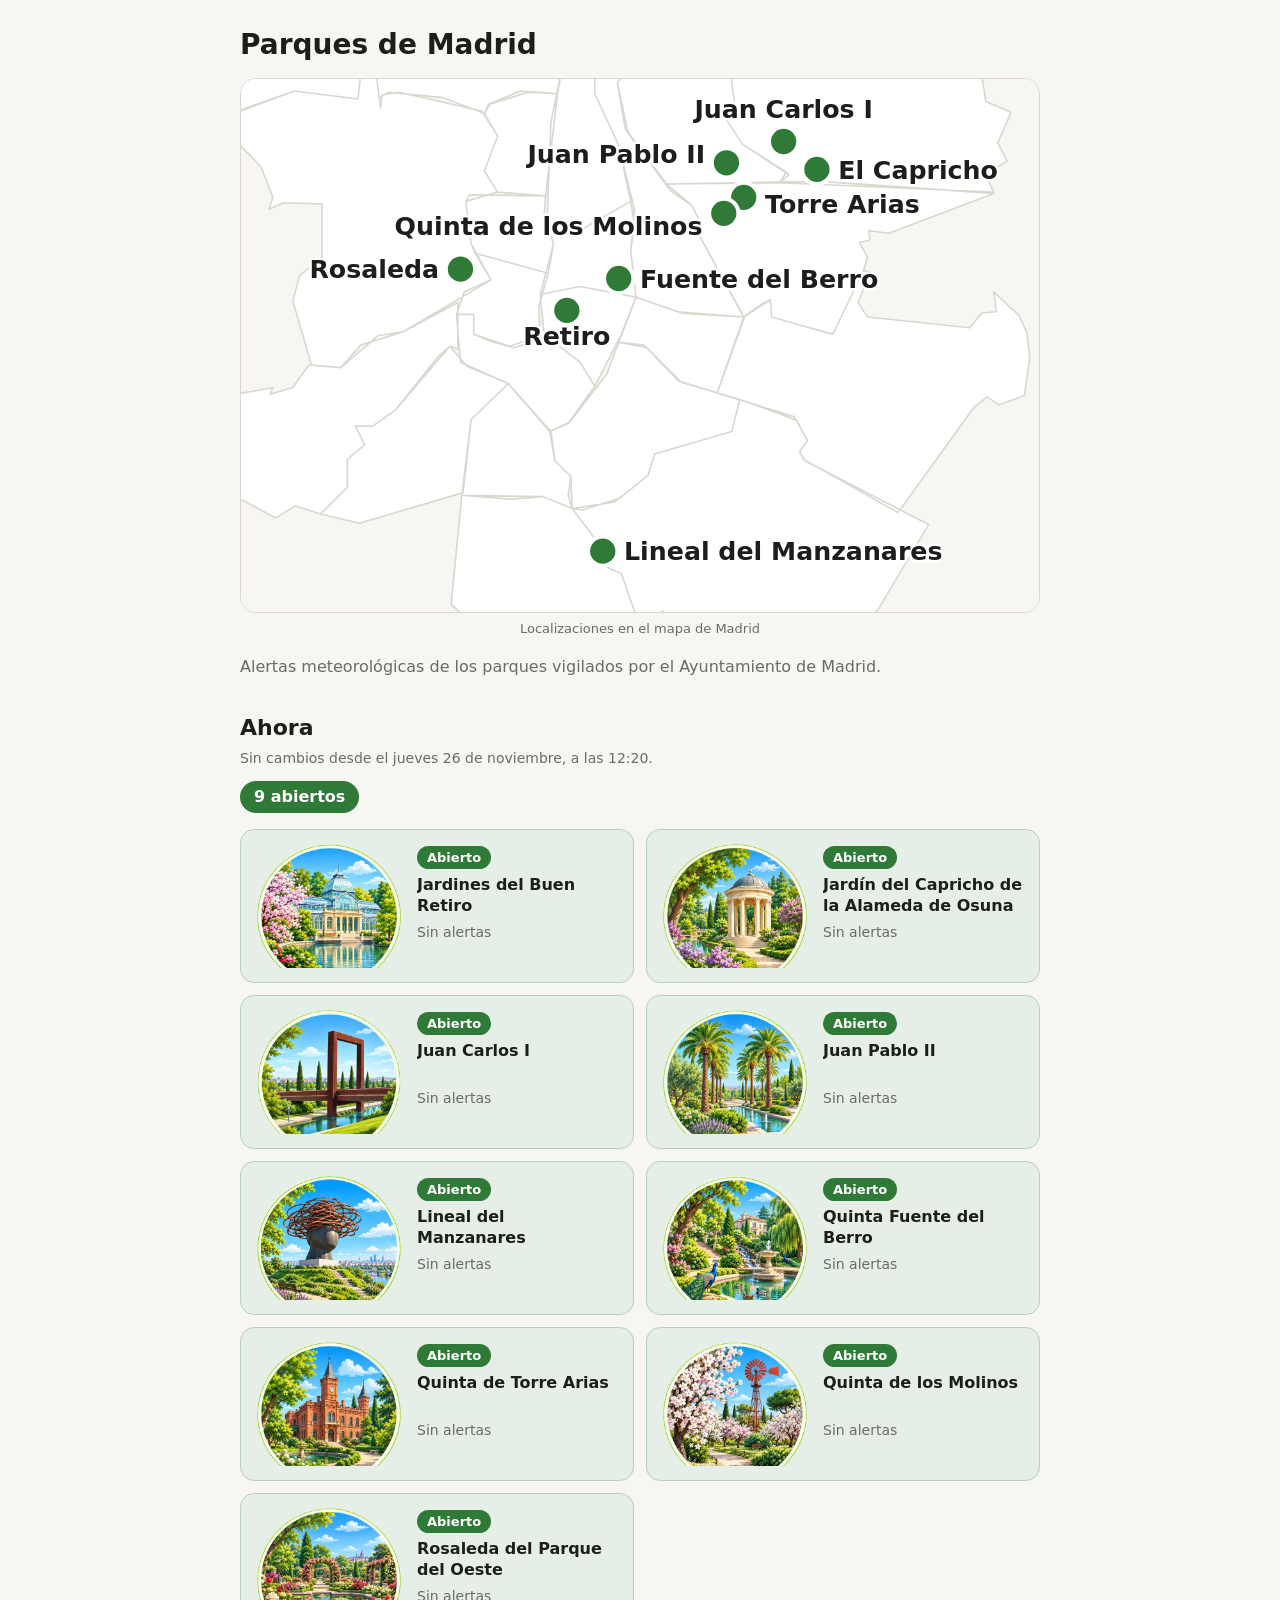
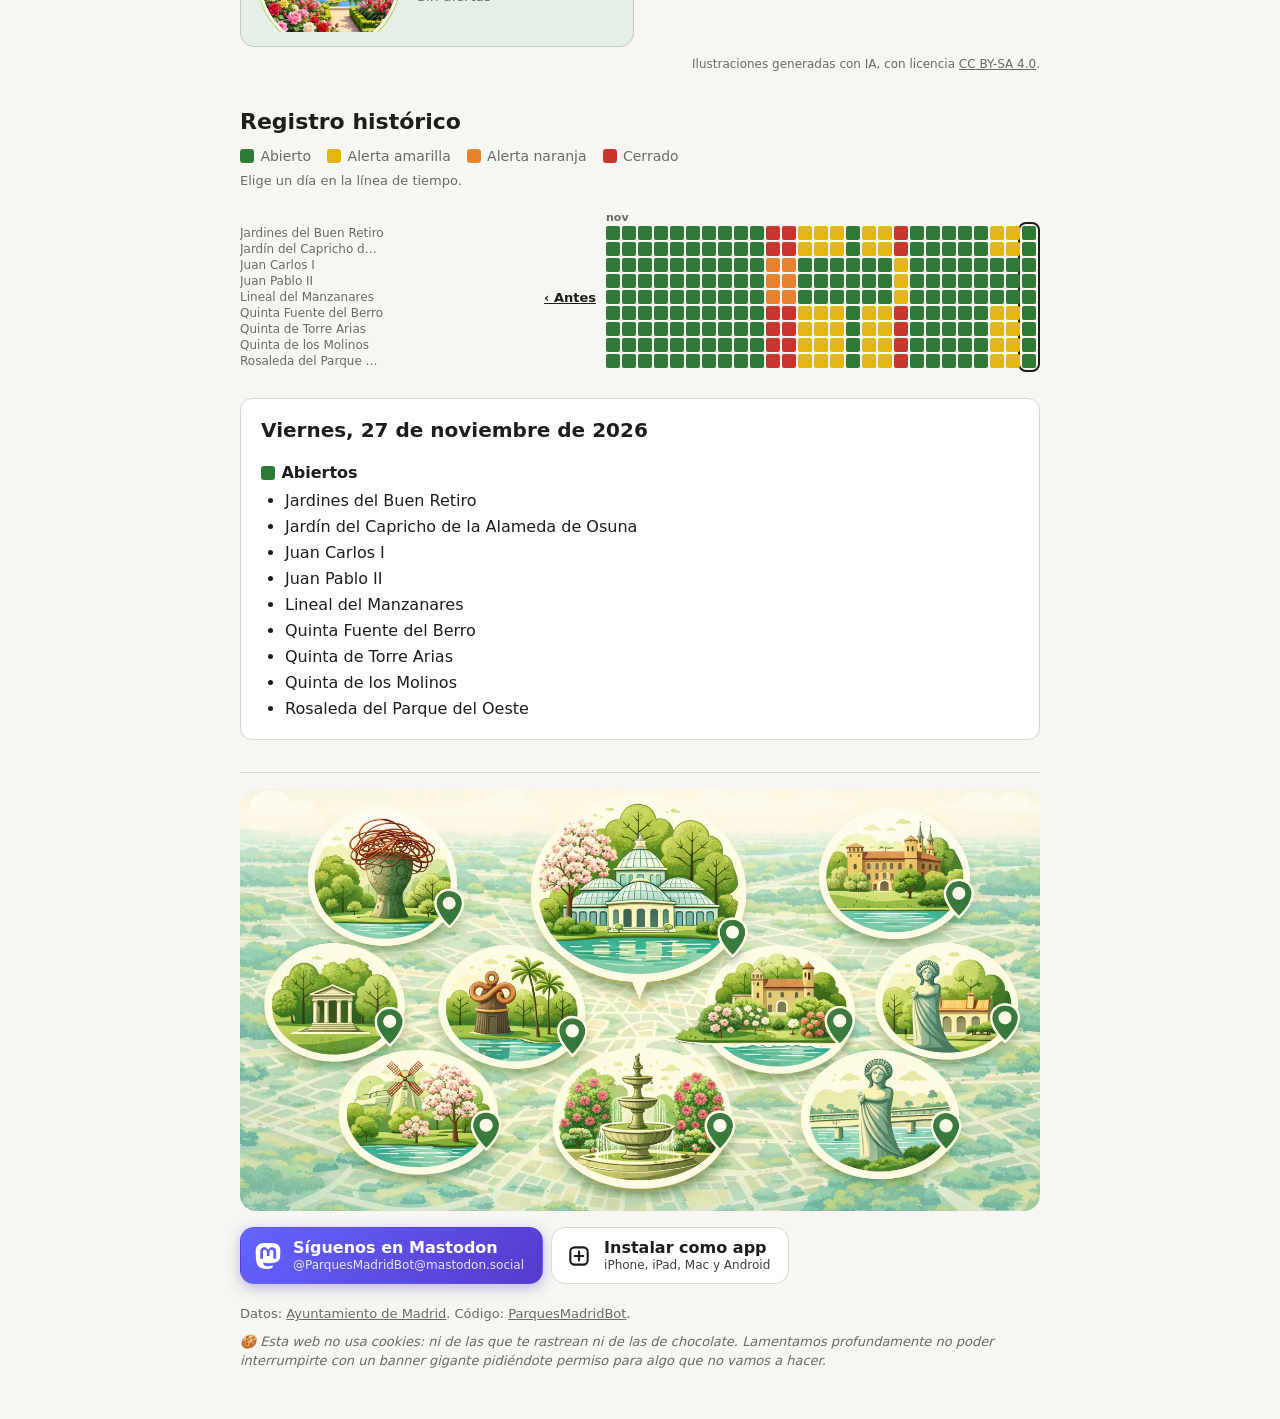
==== commit 5b01a925: "Update park state 2026-11-27T03:07:20Z" ====
--- a/website/index.html
+++ b/website/index.html
@@ -15,6 +15,7 @@
 <link rel="icon" href="icon-192.png" type="image/png">
 <link rel="stylesheet" href="style.css">
 <style>
+body:has(#d-2026-11-27:checked) #p-2026-11-27{display:block}
 body:has(#d-2026-11-26:checked) #p-2026-11-26{display:block}
 body:has(#d-2026-11-25:checked) #p-2026-11-25{display:block}
 body:has(#d-2026-11-24:checked) #p-2026-11-24{display:block}
@@ -98,7 +99,8 @@
 <main class="viewer">
 <ol class="names" aria-hidden="true"><li>Jardines del Buen Retiro</li><li>Jardín del Capricho de la Alameda de Osuna</li><li>Juan Carlos I</li><li>Juan Pablo II</li><li>Lineal del Manzanares</li><li>Quinta Fuente del Berro</li><li>Quinta de Torre Arias</li><li>Quinta de los Molinos</li><li>Rosaleda del Parque del Oeste</li></ol>
 <div class="timeline" role="radiogroup" aria-label="Día">
-<input type="radio" name="dia" id="d-2026-11-26" checked><label for="d-2026-11-26" title="jueves, 26 de noviembre de 2026"><span class="vh">26 nov</span><i class="l3"></i><i class="l3"></i><i></i><i></i><i></i><i class="l3"></i><i class="l3"></i><i class="l3"></i><i class="l3"></i></label>
+<input type="radio" name="dia" id="d-2026-11-27" checked><label for="d-2026-11-27" title="viernes, 27 de noviembre de 2026"><span class="vh">27 nov</span><i></i><i></i><i></i><i></i><i></i><i></i><i></i><i></i><i></i></label>
+<input type="radio" name="dia" id="d-2026-11-26"><label for="d-2026-11-26" title="jueves, 26 de noviembre de 2026"><span class="vh">26 nov</span><i class="l3"></i><i class="l3"></i><i></i><i></i><i></i><i class="l3"></i><i class="l3"></i><i class="l3"></i><i class="l3"></i></label>
 <input type="radio" name="dia" id="d-2026-11-25"><label for="d-2026-11-25" title="miércoles, 25 de noviembre de 2026"><span class="vh">25 nov</span><i class="l3"></i><i class="l3"></i><i></i><i></i><i></i><i class="l3"></i><i class="l3"></i><i class="l3"></i><i class="l3"></i></label>
 <input type="radio" name="dia" id="d-2026-11-24"><label for="d-2026-11-24" title="martes, 24 de noviembre de 2026"><span class="vh">24 nov</span><i></i><i></i><i></i><i></i><i></i><i></i><i></i><i></i><i></i></label>
 <input type="radio" name="dia" id="d-2026-11-23"><label for="d-2026-11-23" title="lunes, 23 de noviembre de 2026"><span class="vh">23 nov</span><i></i><i></i><i></i><i></i><i></i><i></i><i></i><i></i><i></i></label>
@@ -127,9 +129,14 @@
 <a class="more" href="historico/2026-2.html" title="julio–octubre de 2026">‹ Antes</a>
 </div>
 </main>
+<section class="day panel" id="p-2026-11-27">
+<h2>Viernes, 27 de noviembre de 2026</h2>
+
+<h3><i class="l1"></i>Abiertos</h3><ul><li>Jardines del Buen Retiro</li><li>Jardín del Capricho de la Alameda de Osuna</li><li>Juan Carlos I</li><li>Juan Pablo II</li><li>Lineal del Manzanares</li><li>Quinta Fuente del Berro</li><li>Quinta de Torre Arias</li><li>Quinta de los Molinos</li><li>Rosaleda del Parque del Oeste</li></ul>
+</section>
 <section class="day panel" id="p-2026-11-26">
 <h2>Jueves, 26 de noviembre de 2026</h2>
-
+<p class="note">Estado al final del día.</p>
 <h3><i class="l1"></i>Abiertos</h3><ul><li>Jardines del Buen Retiro<br><small>alerta amarilla → abierto (12:20)</small></li><li>Jardín del Capricho de la Alameda de Osuna<br><small>alerta amarilla → abierto (12:20)</small></li><li>Juan Carlos I</li><li>Juan Pablo II</li><li>Lineal del Manzanares</li><li>Quinta Fuente del Berro<br><small>alerta amarilla → abierto (12:20)</small></li><li>Quinta de Torre Arias<br><small>alerta amarilla → abierto (12:20)</small></li><li>Quinta de los Molinos<br><small>alerta amarilla → abierto (12:20)</small></li><li>Rosaleda del Parque del Oeste<br><small>alerta amarilla → abierto (12:20)</small></li></ul>
 </section>
 <section class="day panel" id="p-2026-11-25">
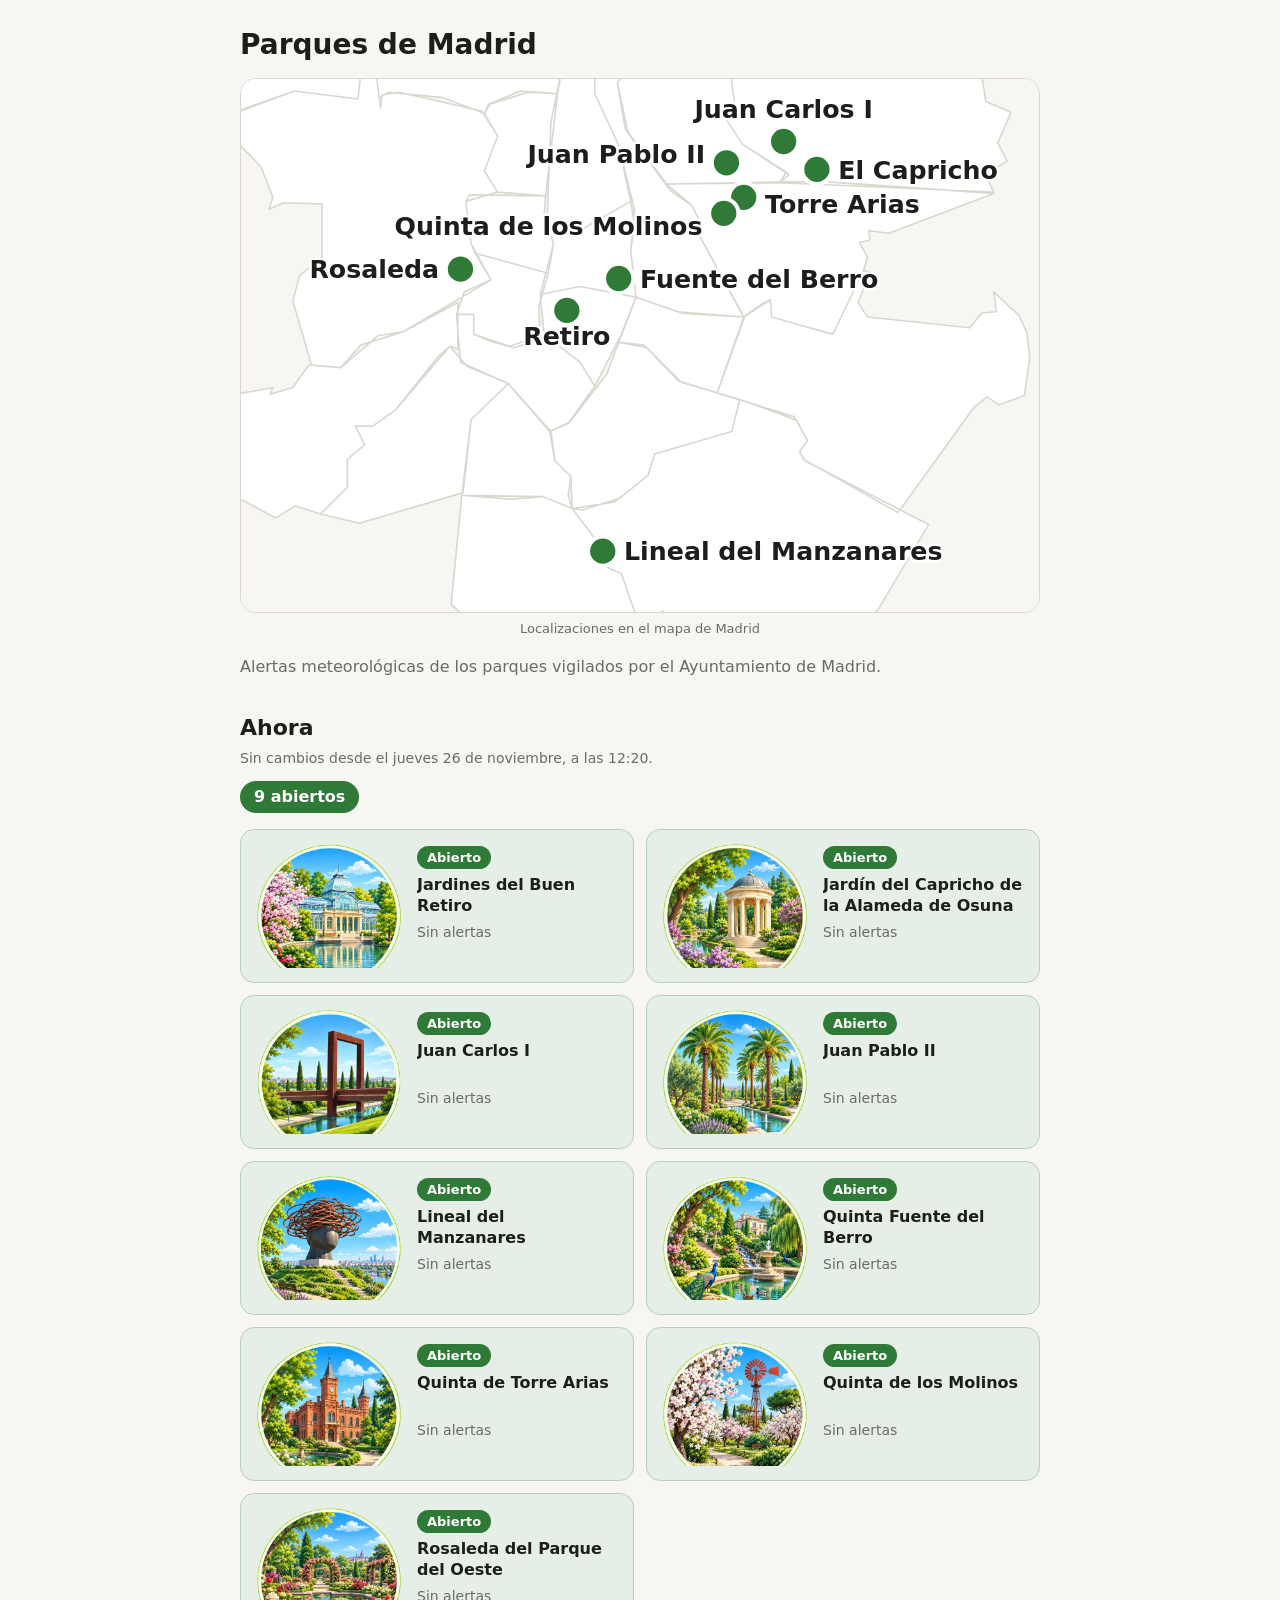
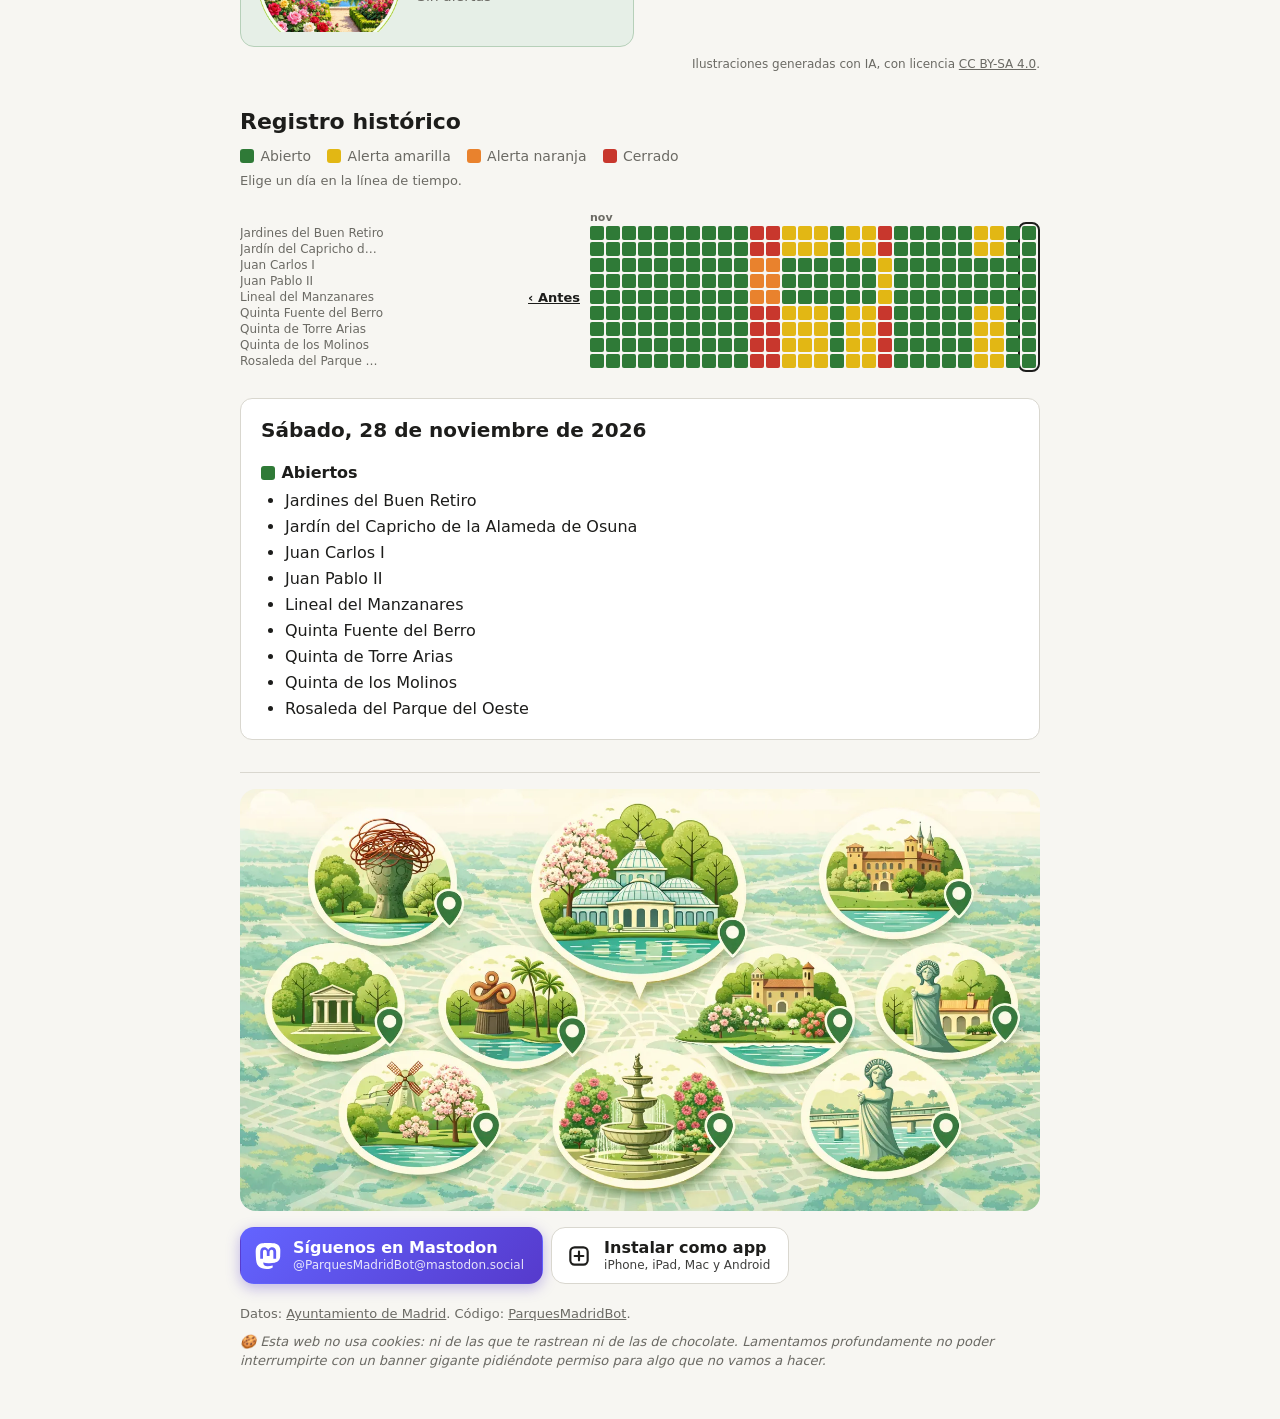
==== commit 030f125e: "Update park state 2026-11-28T03:45:41Z" ====
--- a/website/index.html
+++ b/website/index.html
@@ -15,6 +15,7 @@
 <link rel="icon" href="icon-192.png" type="image/png">
 <link rel="stylesheet" href="style.css">
 <style>
+body:has(#d-2026-11-28:checked) #p-2026-11-28{display:block}
 body:has(#d-2026-11-27:checked) #p-2026-11-27{display:block}
 body:has(#d-2026-11-26:checked) #p-2026-11-26{display:block}
 body:has(#d-2026-11-25:checked) #p-2026-11-25{display:block}
@@ -99,7 +100,8 @@
 <main class="viewer">
 <ol class="names" aria-hidden="true"><li>Jardines del Buen Retiro</li><li>Jardín del Capricho de la Alameda de Osuna</li><li>Juan Carlos I</li><li>Juan Pablo II</li><li>Lineal del Manzanares</li><li>Quinta Fuente del Berro</li><li>Quinta de Torre Arias</li><li>Quinta de los Molinos</li><li>Rosaleda del Parque del Oeste</li></ol>
 <div class="timeline" role="radiogroup" aria-label="Día">
-<input type="radio" name="dia" id="d-2026-11-27" checked><label for="d-2026-11-27" title="viernes, 27 de noviembre de 2026"><span class="vh">27 nov</span><i></i><i></i><i></i><i></i><i></i><i></i><i></i><i></i><i></i></label>
+<input type="radio" name="dia" id="d-2026-11-28" checked><label for="d-2026-11-28" title="sábado, 28 de noviembre de 2026"><span class="vh">28 nov</span><i></i><i></i><i></i><i></i><i></i><i></i><i></i><i></i><i></i></label>
+<input type="radio" name="dia" id="d-2026-11-27"><label for="d-2026-11-27" title="viernes, 27 de noviembre de 2026"><span class="vh">27 nov</span><i></i><i></i><i></i><i></i><i></i><i></i><i></i><i></i><i></i></label>
 <input type="radio" name="dia" id="d-2026-11-26"><label for="d-2026-11-26" title="jueves, 26 de noviembre de 2026"><span class="vh">26 nov</span><i class="l3"></i><i class="l3"></i><i></i><i></i><i></i><i class="l3"></i><i class="l3"></i><i class="l3"></i><i class="l3"></i></label>
 <input type="radio" name="dia" id="d-2026-11-25"><label for="d-2026-11-25" title="miércoles, 25 de noviembre de 2026"><span class="vh">25 nov</span><i class="l3"></i><i class="l3"></i><i></i><i></i><i></i><i class="l3"></i><i class="l3"></i><i class="l3"></i><i class="l3"></i></label>
 <input type="radio" name="dia" id="d-2026-11-24"><label for="d-2026-11-24" title="martes, 24 de noviembre de 2026"><span class="vh">24 nov</span><i></i><i></i><i></i><i></i><i></i><i></i><i></i><i></i><i></i></label>
@@ -129,9 +131,14 @@
 <a class="more" href="historico/2026-2.html" title="julio–octubre de 2026">‹ Antes</a>
 </div>
 </main>
+<section class="day panel" id="p-2026-11-28">
+<h2>Sábado, 28 de noviembre de 2026</h2>
+
+<h3><i class="l1"></i>Abiertos</h3><ul><li>Jardines del Buen Retiro</li><li>Jardín del Capricho de la Alameda de Osuna</li><li>Juan Carlos I</li><li>Juan Pablo II</li><li>Lineal del Manzanares</li><li>Quinta Fuente del Berro</li><li>Quinta de Torre Arias</li><li>Quinta de los Molinos</li><li>Rosaleda del Parque del Oeste</li></ul>
+</section>
 <section class="day panel" id="p-2026-11-27">
 <h2>Viernes, 27 de noviembre de 2026</h2>
-
+<p class="note">Estado al final del día.</p>
 <h3><i class="l1"></i>Abiertos</h3><ul><li>Jardines del Buen Retiro</li><li>Jardín del Capricho de la Alameda de Osuna</li><li>Juan Carlos I</li><li>Juan Pablo II</li><li>Lineal del Manzanares</li><li>Quinta Fuente del Berro</li><li>Quinta de Torre Arias</li><li>Quinta de los Molinos</li><li>Rosaleda del Parque del Oeste</li></ul>
 </section>
 <section class="day panel" id="p-2026-11-26">
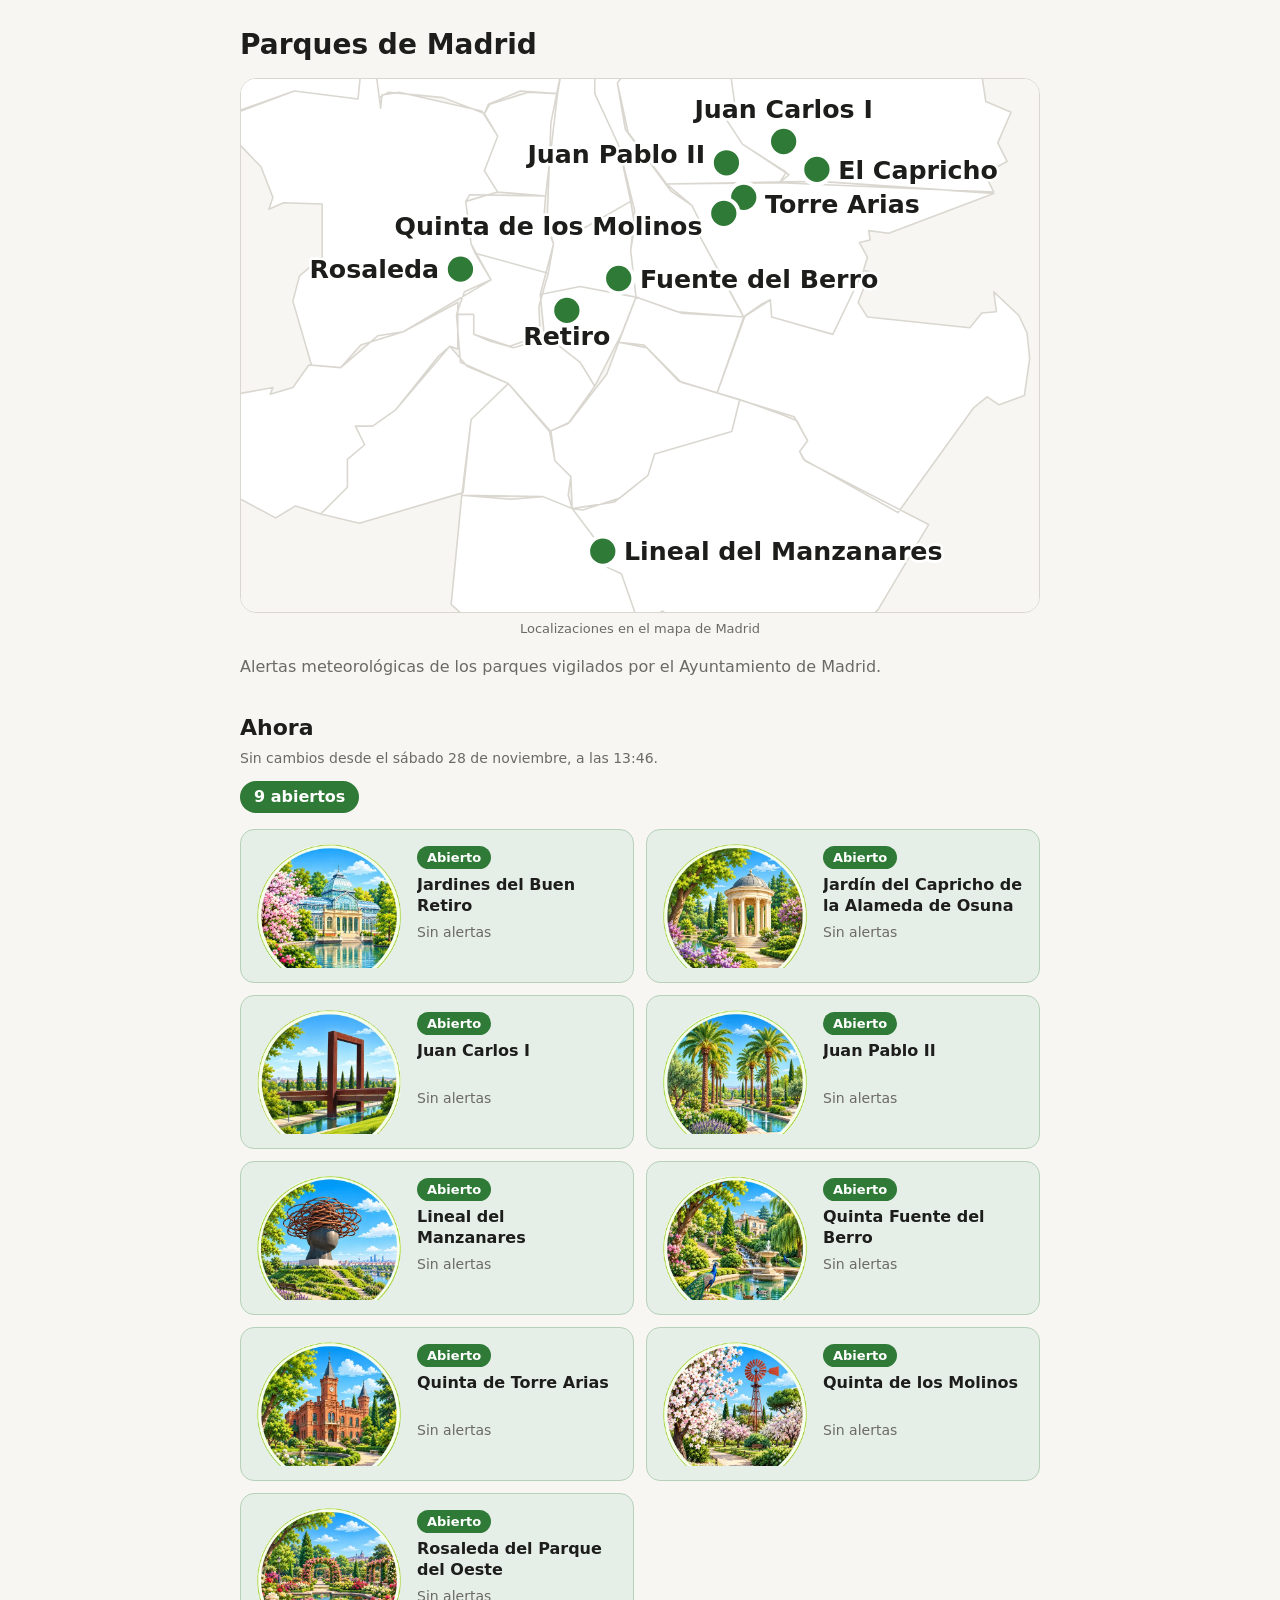
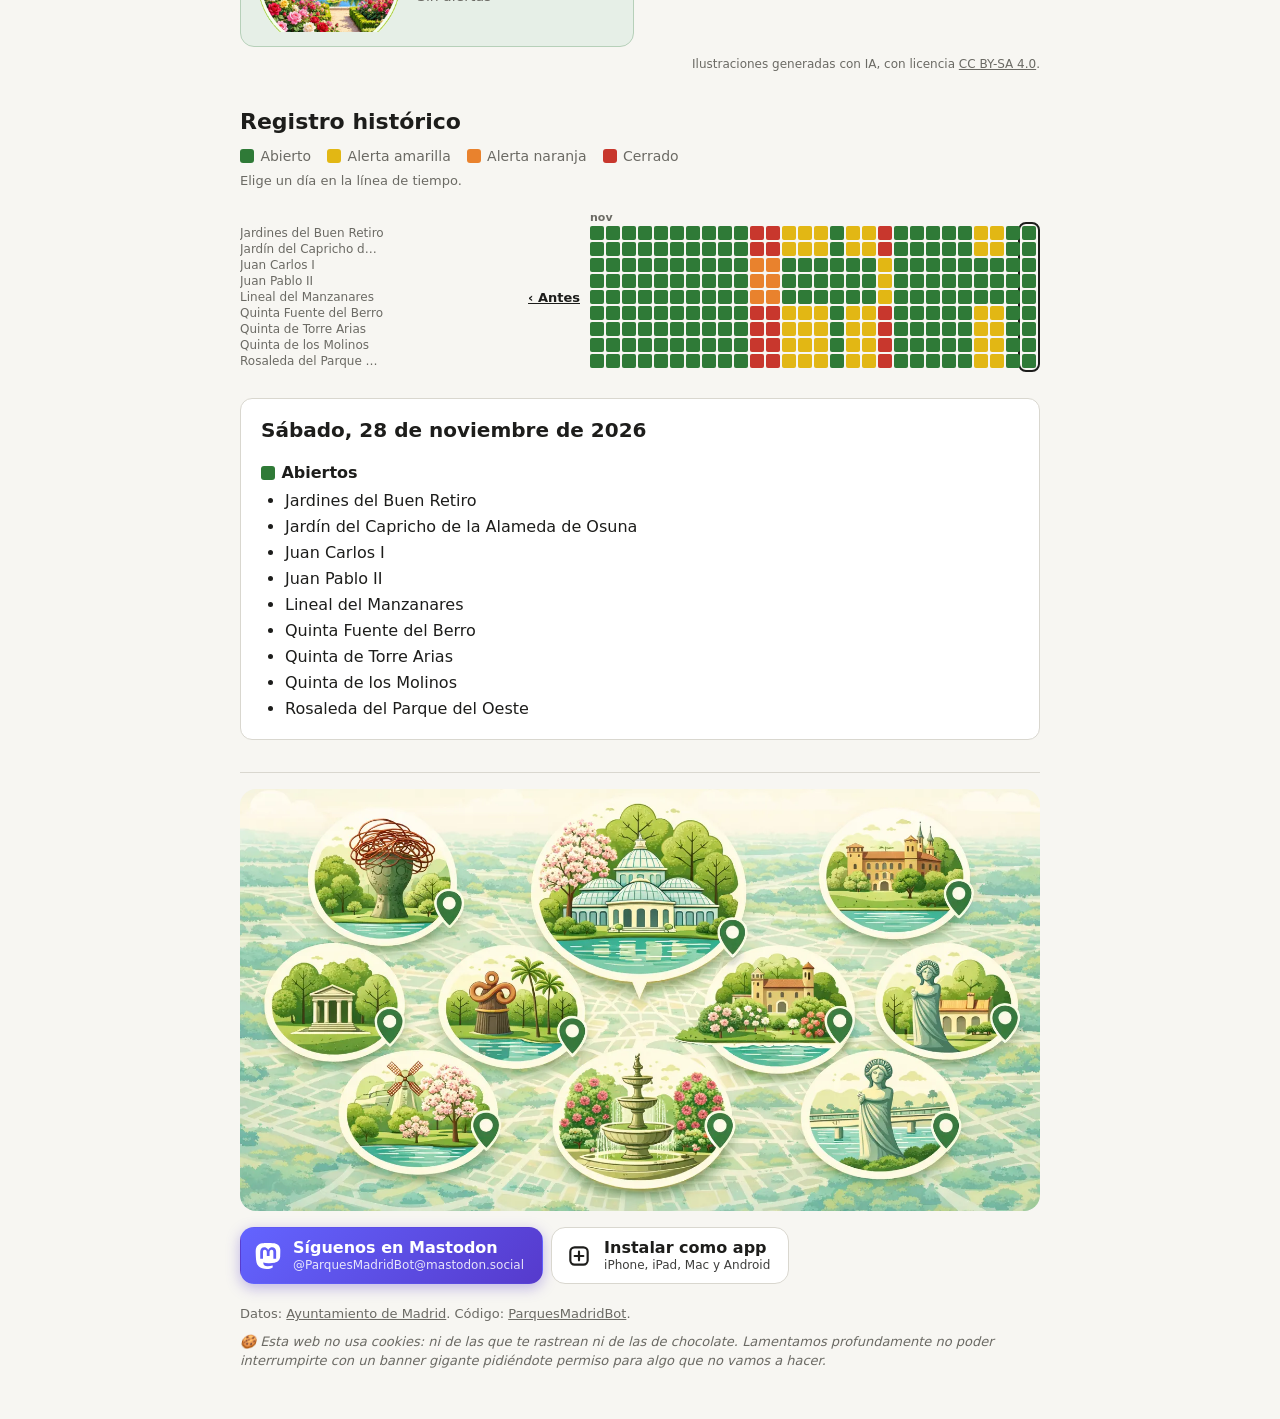
==== commit 8a9607d6: "Update park state 2026-11-28T12:46:30Z" ====
--- a/website/index.html
+++ b/website/index.html
@@ -77,7 +77,7 @@
 </div>
 <section class="now" aria-labelledby="now-title">
 <h2 id="now-title">Ahora</h2>
-<p class="note">Sin cambios desde el jueves 26 de noviembre, a las 12:20.</p>
+<p class="note">Sin cambios desde el sábado 28 de noviembre, a las 13:46.</p>
 <p class="summary"><span class="chip l1">9 abiertos</span></p>
 <ul class="cards">
 <li class="card l1"><img class="photo" src="parks/retiro.webp" alt="" width="144" height="125"><div class="text"><span class="chip l1">Abierto</span><span class="name" id="c-retiro" title="Jardines del Buen Retiro">Jardines del Buen Retiro</span><span class="when"><span>Sin alertas</span></span></div></li>
